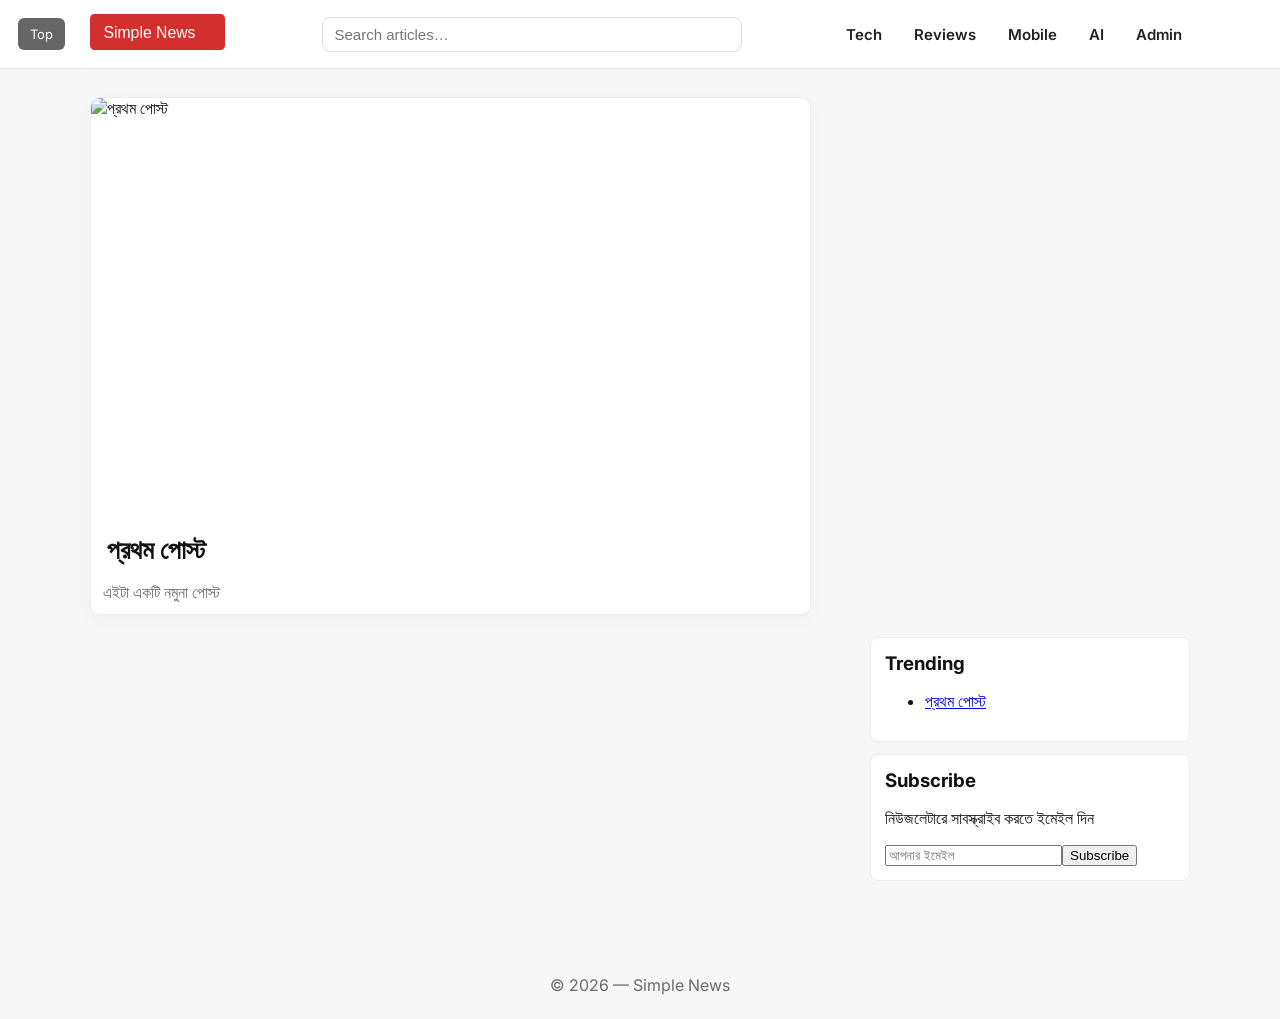
==== index.html @ 964f18bc "Polish design (Option A): improved layout, typography, spacing" ====
<!doctype html>
<html lang="bn">
<head>
  <meta charset="utf-8" />
  <meta name="viewport" content="width=device-width,initial-scale=1" />
  <title>Simple News — খবর</title>
  <link rel="preconnect" href="https://fonts.googleapis.com">
  <link rel="preconnect" href="https://fonts.gstatic.com" crossorigin>
  <link href="https://fonts.googleapis.com/css2?family=Inter:wght@300;400;600;700&display=swap" rel="stylesheet">
  <link rel="stylesheet" href="styles.css">
</head>
<body>
  <header class="site-header">
    <div class="wrap header-inner">
      <a class="logo" href="index.html" aria-label="Home">
        <img src="assets/logo.svg" alt="Simple News" />
      </a>
      <form class="search" onsubmit="event.preventDefault(); document.getElementById('search-term').blur(); filterPosts();">
        <input id="search-term" placeholder="Search articles…" aria-label="Search" />
      </form>
      <nav class="main-nav">
        <a href="#">Tech</a>
        <a href="#">Reviews</a>
        <a href="#">Mobile</a>
        <a href="#">AI</a>
        <a href="login.html">Admin</a>
      </nav>
    </div>
  </header>

  <main class="wrap site-main">
    <section class="hero" id="hero">
      <!-- hero filled by JS -->
    </section>

    <div class="columns">
      <section class="content" id="article-grid">
        <!-- article cards by JS -->
      </section>

      <aside class="sidebar">
        <div class="widget">
          <h3>Trending</h3>
          <ul id="trending"></ul>
        </div>
        <div class="widget">
          <h3>Subscribe</h3>
          <p>নিউজলেটারে সাবস্ক্রাইব করতে ইমেইল দিন</p>
          <form id="sub-form"><input placeholder="আপনার ইমেইল" type="email" required><button>Subscribe</button></form>
        </div>
      </aside>
    </div>
  </main>

  <footer class="site-footer">
    <div class="wrap">© 2026 — Simple News</div>
  </footer>

  <script src="scripts.js"></script>
</body>
</html>
---- styles.css ----
/* styles.css — polished layout and typography (Option A) */
:root{
  --accent:#d32f2f;
  --muted:#6b6b6b;
  --bg:#f7f7f8;
  --card-bg:#ffffff;
  --max-width:1100px;
}
*{box-sizing:border-box}
html,body{height:100%}
body{font-family:Inter, system-ui, -apple-system, 'Segoe UI', Roboto, 'Helvetica Neue', Arial; color:#111; margin:0; background:var(--bg); -webkit-font-smoothing:antialiased}
.wrap{max-width:var(--max-width);margin:0 auto;padding:0 18px}
.site-header{background:#fff;border-bottom:1px solid #e6e6e6}
.header-inner{display:flex;align-items:center;justify-content:space-between;padding:14px 0;gap:16px}
.logo img{height:36px}
.main-nav{display:flex;align-items:center;gap:16px}
.main-nav a{color:#222;text-decoration:none;font-weight:600;font-size:15px;padding:8px}
.main-nav a:hover{color:var(--accent)}
.search{flex:1;max-width:420px}
.search input{width:100%;padding:8px 12px;border:1px solid #e0e0e0;border-radius:8px;font-size:15px}
.site-main{padding:28px 0}
.hero{display:grid;grid-template-columns:2fr 1fr;gap:18px;margin-bottom:22px}
.hero-card{background:var(--card-bg);border-radius:10px;overflow:hidden;border:1px solid #eee;box-shadow:0 6px 18px rgba(20,20,20,0.03)}
.hero-card img{width:100%;height:420px;object-fit:cover;display:block}
.hero-card .kicker{position:absolute;left:18px;top:18px;background:rgba(0,0,0,0.6);color:#fff;padding:8px 12px;border-radius:6px;font-size:13px}
.hero-card h2{font-size:26px;margin:16px}
.hero-right{display:grid;gap:12px}
.small-hero{height:200px;display:block;border-radius:8px;overflow:hidden;border:1px solid #eee;background:#fff}
.small-hero img{width:100%;height:100%;object-fit:cover}
.columns{display:grid;grid-template-columns:1fr 320px;gap:20px}
.content{display:grid;grid-template-columns:repeat(2,1fr);gap:18px}
.card{background:var(--card-bg);border-radius:8px;overflow:hidden;border:1px solid #eee;box-shadow:0 6px 12px rgba(10,10,10,0.02)}
.card img{width:100%;height:170px;object-fit:cover}
.card .card-body{padding:12px}
.card h3{margin:0 0 8px;font-size:18px}
.card p{margin:0;color:var(--muted);font-size:14px;line-height:1.4}
.sidebar .widget{background:var(--card-bg);padding:14px;border-radius:8px;border:1px solid #eee;margin-bottom:12px}
.sidebar h3{margin:0 0 8px}
.site-footer{padding:24px 0;text-align:center;color:var(--muted);margin-top:30px}
.kicker-small{font-size:12px;padding:5px 8px;border-radius:6px;background:#f0f0f0;display:inline-block}
.button{display:inline-block;background:var(--accent);color:#fff;padding:8px 12px;border-radius:6px;text-decoration:none}
@media(max-width:980px){
  .hero{grid-template-columns:1fr}
  .hero-card img{height:260px}
  .hero-right{grid-template-columns:1fr}
  .columns{grid-template-columns:1fr}
  .content{grid-template-columns:1fr}
}
@media(max-width:520px){
  .hero-card img{height:200px}
  .card img{height:140px}
}
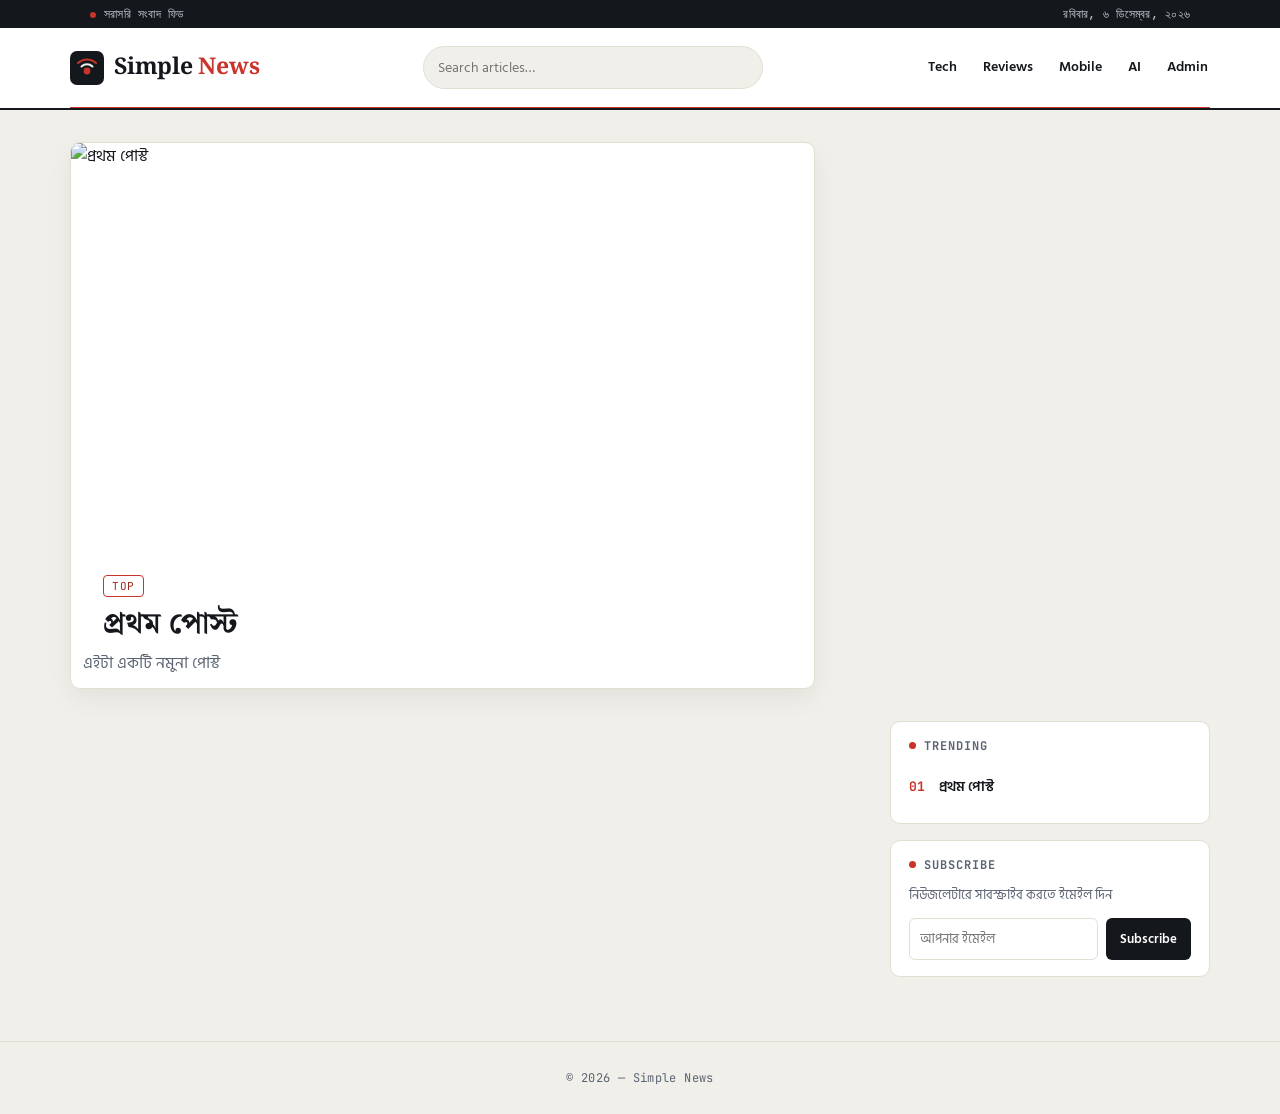
==== commit 77bb5cbb: "Redesign: editorial wire-desk visual identity (masthead, serif/mono type system, restyled cards, aut" ====
--- a/index.html
+++ b/index.html
@@ -6,14 +6,21 @@
   <title>Simple News — খবর</title>
   <link rel="preconnect" href="https://fonts.googleapis.com">
   <link rel="preconnect" href="https://fonts.gstatic.com" crossorigin>
-  <link href="https://fonts.googleapis.com/css2?family=Inter:wght@300;400;600;700&display=swap" rel="stylesheet">
+  <link href="https://fonts.googleapis.com/css2?family=Noto+Serif+Bengali:wght@400;600;700;900&family=Hind+Siliguri:wght@300;400;500;600;700&family=JetBrains+Mono:wght@400;500;700&display=swap" rel="stylesheet">
   <link rel="stylesheet" href="styles.css">
 </head>
 <body>
+  <div class="masthead-bar">
+    <div class="wrap">
+      <span><span class="wire-dot"></span>সরাসরি সংবাদ ফিড</span>
+      <span id="masthead-date"></span>
+    </div>
+  </div>
   <header class="site-header">
     <div class="wrap header-inner">
       <a class="logo" href="index.html" aria-label="Home">
-        <img src="assets/logo.svg" alt="Simple News" />
+        <img src="assets/logo.svg" alt="" />
+        <span class="logo-text">Simple<span class="accent"> News</span></span>
       </a>
       <form class="search" onsubmit="event.preventDefault(); document.getElementById('search-term').blur(); filterPosts();">
         <input id="search-term" placeholder="Search articles…" aria-label="Search" />
@@ -56,6 +63,10 @@
     <div class="wrap">© 2026 — Simple News</div>
   </footer>
 
+  <script>
+    document.getElementById('masthead-date').textContent =
+      new Date().toLocaleDateString('bn-BD', { weekday:'long', year:'numeric', month:'long', day:'numeric' });
+  </script>
   <script src="scripts.js"></script>
 </body>
 </html>
--- a/styles.css
+++ b/styles.css
@@ -1,52 +1,245 @@
-/* styles.css — polished layout and typography (Option A) */
+/* styles.css — "Simple News" editorial redesign
+   Identity: a Bangla wire-desk. Ink + newsprint red masthead, a serif for
+   headlines, a clean Bangla sans for reading, a mono face for timestamps
+   and category eyebrows — the small typographic tell of a live newsroom. */
+
 :root{
-  --accent:#d32f2f;
-  --muted:#6b6b6b;
-  --bg:#f7f7f8;
-  --card-bg:#ffffff;
-  --max-width:1100px;
-}
+  --ink:#14171c;
+  --paper:#ffffff;
+  --surface:#f1efe9;
+  --surface-dim:#e9e6dd;
+  --line:#e2ded2;
+  --signal:#c8332a;
+  --signal-dark:#9c281f;
+  --amber:#b98a2e;
+  --muted:#5b6472;
+  --max-width:1140px;
+  --radius:10px;
+  --font-display:'Noto Serif Bengali','Source Serif 4',Georgia,serif;
+  --font-body:'Hind Siliguri','Inter',system-ui,-apple-system,'Segoe UI',sans-serif;
+  --font-mono:'JetBrains Mono',ui-monospace,'SFMono-Regular',Menlo,monospace;
+}
+
 *{box-sizing:border-box}
 html,body{height:100%}
-body{font-family:Inter, system-ui, -apple-system, 'Segoe UI', Roboto, 'Helvetica Neue', Arial; color:#111; margin:0; background:var(--bg); -webkit-font-smoothing:antialiased}
-.wrap{max-width:var(--max-width);margin:0 auto;padding:0 18px}
-.site-header{background:#fff;border-bottom:1px solid #e6e6e6}
-.header-inner{display:flex;align-items:center;justify-content:space-between;padding:14px 0;gap:16px}
-.logo img{height:36px}
-.main-nav{display:flex;align-items:center;gap:16px}
-.main-nav a{color:#222;text-decoration:none;font-weight:600;font-size:15px;padding:8px}
-.main-nav a:hover{color:var(--accent)}
-.search{flex:1;max-width:420px}
-.search input{width:100%;padding:8px 12px;border:1px solid #e0e0e0;border-radius:8px;font-size:15px}
-.site-main{padding:28px 0}
-.hero{display:grid;grid-template-columns:2fr 1fr;gap:18px;margin-bottom:22px}
-.hero-card{background:var(--card-bg);border-radius:10px;overflow:hidden;border:1px solid #eee;box-shadow:0 6px 18px rgba(20,20,20,0.03)}
-.hero-card img{width:100%;height:420px;object-fit:cover;display:block}
-.hero-card .kicker{position:absolute;left:18px;top:18px;background:rgba(0,0,0,0.6);color:#fff;padding:8px 12px;border-radius:6px;font-size:13px}
-.hero-card h2{font-size:26px;margin:16px}
-.hero-right{display:grid;gap:12px}
-.small-hero{height:200px;display:block;border-radius:8px;overflow:hidden;border:1px solid #eee;background:#fff}
-.small-hero img{width:100%;height:100%;object-fit:cover}
-.columns{display:grid;grid-template-columns:1fr 320px;gap:20px}
-.content{display:grid;grid-template-columns:repeat(2,1fr);gap:18px}
-.card{background:var(--card-bg);border-radius:8px;overflow:hidden;border:1px solid #eee;box-shadow:0 6px 12px rgba(10,10,10,0.02)}
-.card img{width:100%;height:170px;object-fit:cover}
-.card .card-body{padding:12px}
-.card h3{margin:0 0 8px;font-size:18px}
-.card p{margin:0;color:var(--muted);font-size:14px;line-height:1.4}
-.sidebar .widget{background:var(--card-bg);padding:14px;border-radius:8px;border:1px solid #eee;margin-bottom:12px}
-.sidebar h3{margin:0 0 8px}
-.site-footer{padding:24px 0;text-align:center;color:var(--muted);margin-top:30px}
-.kicker-small{font-size:12px;padding:5px 8px;border-radius:6px;background:#f0f0f0;display:inline-block}
-.button{display:inline-block;background:var(--accent);color:#fff;padding:8px 12px;border-radius:6px;text-decoration:none}
+body{
+  margin:0;
+  font-family:var(--font-body);
+  color:var(--ink);
+  background:var(--surface);
+  -webkit-font-smoothing:antialiased;
+}
+.wrap{max-width:var(--max-width);margin:0 auto;padding:0 20px}
+a{color:inherit}
+img{max-width:100%}
+
+/* ---------- Masthead ---------- */
+.masthead-bar{
+  background:var(--ink);
+  color:#cfd3d9;
+  font-family:var(--font-mono);
+  font-size:12px;
+  letter-spacing:.02em;
+}
+.masthead-bar .wrap{
+  display:flex;justify-content:space-between;align-items:center;padding:6px 20px;
+}
+.masthead-bar .wire-dot{
+  display:inline-block;width:6px;height:6px;border-radius:50%;
+  background:var(--signal);margin-right:8px;
+  animation:pulse 1.8s ease-in-out infinite;
+}
+@media (prefers-reduced-motion: reduce){ .masthead-bar .wire-dot{ animation:none } }
+@keyframes pulse{
+  0%,100%{opacity:1} 50%{opacity:.35}
+}
+
+.site-header{background:var(--paper);border-bottom:2px solid var(--ink);position:relative}
+.site-header::after{
+  content:"";display:block;height:1px;background:var(--signal);
+  max-width:var(--max-width);margin:0 auto;
+}
+.header-inner{display:flex;align-items:center;justify-content:space-between;padding:18px 0;gap:24px}
+
+.logo{display:flex;align-items:center;gap:10px;text-decoration:none;color:var(--ink)}
+.logo img{height:34px;width:34px;display:block}
+.logo-text{
+  font-family:var(--font-display);font-weight:700;font-size:23px;letter-spacing:-.01em;
+}
+.logo-text .accent{color:var(--signal)}
+
+.main-nav{display:flex;align-items:center;gap:22px}
+.main-nav a{
+  text-decoration:none;font-weight:600;font-size:14px;color:var(--ink);
+  padding:6px 2px;border-bottom:2px solid transparent;
+  font-family:var(--font-body);
+}
+.main-nav a:hover{border-bottom-color:var(--signal);color:var(--signal-dark)}
+
+.search{flex:1;max-width:340px}
+.search input{
+  width:100%;padding:9px 14px;border:1px solid var(--line);border-radius:999px;
+  font-size:14px;font-family:var(--font-body);background:var(--surface);
+  transition:border-color .15s ease, background .15s ease;
+}
+.search input:focus{outline:none;border-color:var(--signal);background:var(--paper)}
+
+/* ---------- Layout ---------- */
+.site-main{padding:32px 0 12px}
+.hero{display:grid;grid-template-columns:2fr 1fr;gap:22px;margin-bottom:32px;align-items:stretch}
+
+.hero-card{
+  background:var(--paper);border-radius:var(--radius);overflow:hidden;
+  border:1px solid var(--line);box-shadow:0 10px 26px rgba(20,23,28,.06);
+  display:flex;flex-direction:column;
+}
+.hero-card img{width:100%;height:400px;object-fit:cover;display:block}
+.hero-card h2{
+  font-family:var(--font-display);font-size:30px;line-height:1.25;margin:14px 20px 0;
+}
+.hero-card h2 a{text-decoration:none}
+.hero-card h2 a:hover{color:var(--signal-dark)}
+.hero-card > div{padding-bottom:18px}
+
+.kicker-small{
+  font-family:var(--font-mono);font-size:11px;letter-spacing:.06em;text-transform:uppercase;
+  color:var(--signal-dark);background:transparent;border:1px solid var(--signal);
+  padding:3px 8px;border-radius:4px;display:inline-block;margin-left:20px;
+}
+.hero-card > div > .kicker-small{margin-left:0;margin:20px 20px 0}
+
+/* Wire / trending sidebar widget — the signature element */
+.columns{display:grid;grid-template-columns:1fr 320px;gap:24px}
+.content{display:grid;grid-template-columns:repeat(2,1fr);gap:20px}
+
+.sidebar .widget{
+  background:var(--paper);border:1px solid var(--line);border-radius:var(--radius);
+  padding:16px 18px;margin-bottom:16px;
+}
+.sidebar h3{
+  margin:0 0 12px;font-family:var(--font-mono);font-size:12px;letter-spacing:.08em;
+  text-transform:uppercase;color:var(--muted);display:flex;align-items:center;gap:8px;
+}
+.sidebar h3::before{
+  content:"";width:7px;height:7px;border-radius:50%;background:var(--signal);
+  animation:pulse 1.8s ease-in-out infinite;
+}
+@media (prefers-reduced-motion: reduce){ .sidebar h3::before{ animation:none } }
+
+#trending{list-style:none;margin:0;padding:0;counter-reset:wire}
+#trending li{
+  counter-increment:wire;font-family:var(--font-mono);font-size:13px;
+  padding:9px 0;border-bottom:1px dashed var(--line);
+}
+#trending li:last-child{border-bottom:none}
+#trending li::before{
+  content:counter(wire,decimal-leading-zero)" ";color:var(--signal);font-weight:700;margin-right:6px;
+}
+#trending a{
+  font-family:var(--font-body);text-decoration:none;font-size:14px;font-weight:600;color:var(--ink);
+}
+#trending a:hover{color:var(--signal-dark)}
+
+.widget p{font-size:13px;color:var(--muted);line-height:1.5}
+#sub-form{display:flex;gap:8px;margin-top:10px}
+#sub-form input{
+  flex:1;padding:9px 10px;border:1px solid var(--line);border-radius:6px;font-size:13px;font-family:var(--font-body);
+}
+#sub-form button{
+  background:var(--ink);color:#fff;border:none;padding:9px 14px;border-radius:6px;
+  font-family:var(--font-body);font-weight:600;font-size:13px;cursor:pointer;
+}
+#sub-form button:hover{background:var(--signal)}
+
+/* ---------- Article cards ---------- */
+.card{
+  background:var(--paper);border-radius:var(--radius);overflow:hidden;
+  border:1px solid var(--line);cursor:pointer;
+  transition:transform .15s ease, box-shadow .15s ease, border-color .15s ease;
+}
+.card:hover{transform:translateY(-3px);box-shadow:0 14px 30px rgba(20,23,28,.09);border-color:var(--signal)}
+.card img{width:100%;height:170px;object-fit:cover;display:block}
+.card .card-body{padding:14px 16px}
+.card h3{margin:8px 0 8px;font-family:var(--font-display);font-size:19px;line-height:1.3}
+.card p{margin:0;color:var(--muted);font-size:14px;line-height:1.5}
+
+.button{
+  display:inline-block;background:var(--ink);color:#fff;padding:10px 16px;border-radius:6px;
+  text-decoration:none;font-family:var(--font-body);font-weight:600;font-size:14px;
+  transition:background .15s ease;
+}
+.button:hover{background:var(--signal)}
+
+.site-footer{
+  padding:28px 0;text-align:center;color:var(--muted);margin-top:36px;
+  border-top:1px solid var(--line);font-family:var(--font-mono);font-size:12px;letter-spacing:.03em;
+}
+
+/* ---------- Post page ---------- */
+.post-article{
+  background:var(--paper);padding:28px;border-radius:var(--radius);border:1px solid var(--line);
+  box-shadow:0 10px 26px rgba(20,23,28,.06);
+}
+.post-article h1{font-family:var(--font-display);font-size:32px;margin:10px 0 6px;line-height:1.25}
+.post-article .post-content{margin-top:20px;line-height:1.85;font-size:17px;color:#222;font-family:var(--font-body)}
+.post-article img{max-width:100%;height:auto;border-radius:8px}
+
+/* ---------- Auth / Admin ---------- */
+.auth-card, .admin-card{
+  background:var(--paper);border:1px solid var(--line);border-radius:var(--radius);
+  padding:28px;box-shadow:0 10px 26px rgba(20,23,28,.06);
+}
+.auth-card h1, .admin-card h1{font-family:var(--font-display);font-size:26px;margin:0 0 6px}
+.auth-card p, .admin-card > p{color:var(--muted);font-size:14px;margin:0 0 20px}
+
+.auth-card label, .admin-card label{
+  display:block;font-weight:600;color:var(--muted);margin-bottom:14px;
+  font-family:var(--font-mono);letter-spacing:.02em;text-transform:uppercase;font-size:11px;
+}
+.auth-card input, .admin-card input, .admin-card textarea{
+  display:block;width:100%;margin-top:6px;padding:10px 12px;border:1px solid var(--line);
+  border-radius:6px;font-family:var(--font-body);font-size:14px;color:var(--ink);background:var(--surface);
+}
+.auth-card input:focus, .admin-card input:focus, .admin-card textarea:focus{
+  outline:none;border-color:var(--signal);background:var(--paper);
+}
+.auth-card button, .admin-card button{
+  background:var(--ink);color:#fff;border:none;padding:10px 18px;border-radius:6px;
+  font-family:var(--font-body);font-weight:600;font-size:14px;cursor:pointer;margin-right:8px;
+  transition:background .15s ease;
+}
+.auth-card button:hover, .admin-card button:hover{background:var(--signal)}
+#msg{font-family:var(--font-mono);font-size:13px}
+
+.admin-card aside h3{font-family:var(--font-display);font-size:16px}
+.admin-card aside ul{list-style:none;margin:0;padding:0}
+.admin-card aside li{
+  padding:10px 0;border-bottom:1px dashed var(--line);font-size:14px;
+}
+.admin-card aside li:last-child{border-bottom:none}
+.admin-card aside button{
+  background:transparent;border:1px solid var(--line);color:var(--ink);
+  padding:4px 10px;font-size:12px;border-radius:4px;margin-right:6px;
+}
+.admin-card aside button:hover{border-color:var(--signal);color:var(--signal-dark);background:transparent}
+
+.gh-settings{
+  margin-top:18px;background:var(--surface);border:1px solid var(--line);border-radius:var(--radius);padding:20px;
+}
+.gh-settings h3{font-family:var(--font-mono);font-size:12px;letter-spacing:.06em;text-transform:uppercase;color:var(--muted);margin-top:0}
+
+/* ---------- Responsive ---------- */
 @media(max-width:980px){
   .hero{grid-template-columns:1fr}
   .hero-card img{height:260px}
-  .hero-right{grid-template-columns:1fr}
   .columns{grid-template-columns:1fr}
   .content{grid-template-columns:1fr}
+  .header-inner{flex-wrap:wrap;gap:12px}
+  .search{order:3;max-width:none}
 }
 @media(max-width:520px){
   .hero-card img{height:200px}
-  .card img{height:140px}
-}
+  .card img{height:150px}
+  .logo-text{font-size:19px}
+  .post-article{padding:18px}
+}
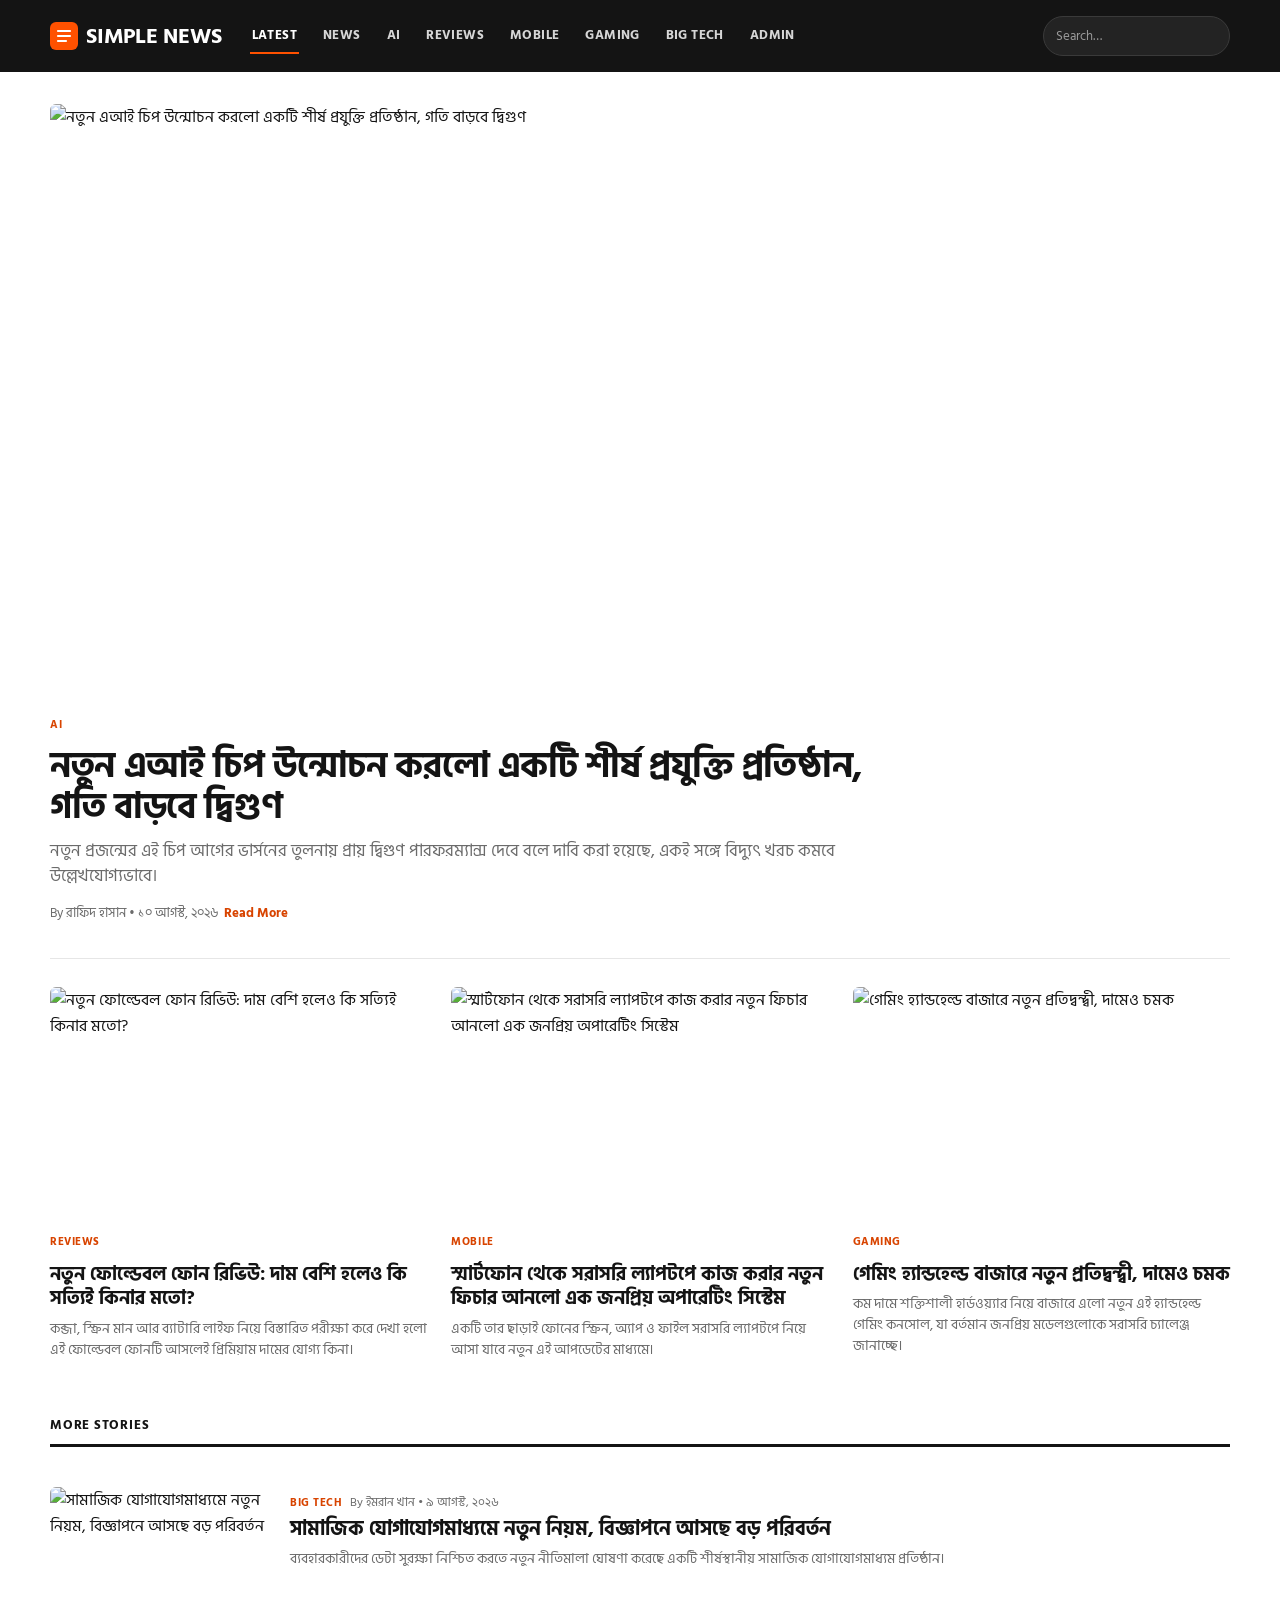
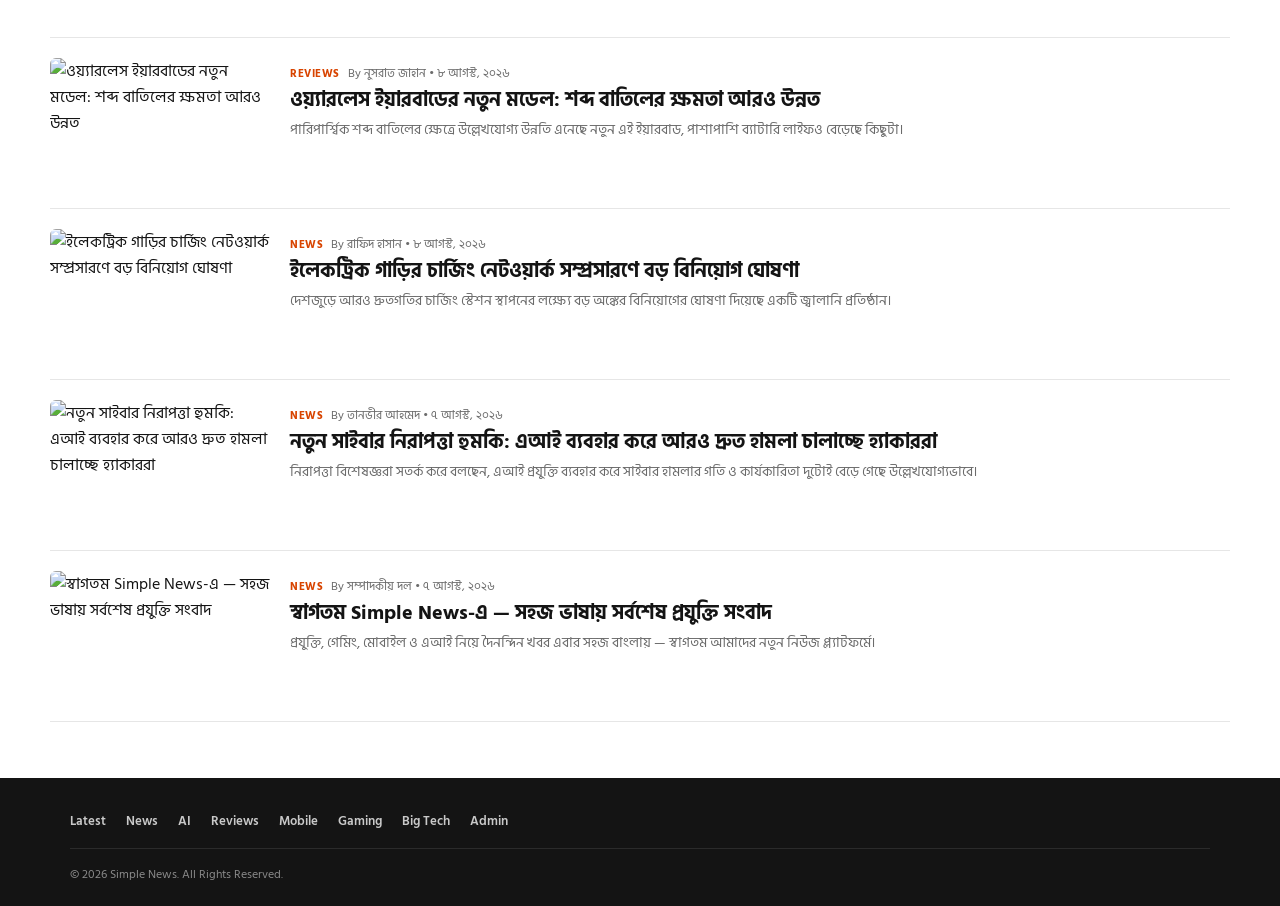
==== commit 7b0b15f1: "Redesign to Engadget-style layout: dark mega-nav header, hero + secondary grid + More Stories list, " ====
--- a/index.html
+++ b/index.html
@@ -1,72 +1,71 @@
 <!doctype html>
 <html lang="bn">
 <head>
-  <meta charset="utf-8" />
-  <meta name="viewport" content="width=device-width,initial-scale=1" />
-  <title>Simple News — খবর</title>
-  <link rel="preconnect" href="https://fonts.googleapis.com">
-  <link rel="preconnect" href="https://fonts.gstatic.com" crossorigin>
-  <link href="https://fonts.googleapis.com/css2?family=Noto+Serif+Bengali:wght@400;600;700;900&family=Hind+Siliguri:wght@300;400;500;600;700&family=JetBrains+Mono:wght@400;500;700&display=swap" rel="stylesheet">
-  <link rel="stylesheet" href="styles.css">
+<meta charset="utf-8" />
+<meta name="viewport" content="width=device-width,initial-scale=1" />
+<title>Simple News — খবর</title>
+<link rel="preconnect" href="https://fonts.googleapis.com">
+<link rel="preconnect" href="https://fonts.gstatic.com" crossorigin>
+<link href="https://fonts.googleapis.com/css2?family=Hind+Siliguri:wght@400;500;600;700;800&family=Inter:wght@400;600;700;800&display=swap" rel="stylesheet">
+<link rel="stylesheet" href="styles.css">
 </head>
 <body>
-  <div class="masthead-bar">
-    <div class="wrap">
-      <span><span class="wire-dot"></span>সরাসরি সংবাদ ফিড</span>
-      <span id="masthead-date"></span>
+<header class="site-header">
+  <div class="wrap header-inner">
+    <a class="logo" href="index.html" aria-label="Home">
+      <img src="assets/logo.svg" alt="" />
+      <span class="logo-text">Simple News</span>
+    </a>
+    <nav class="main-nav">
+      <a href="index.html" class="active">Latest</a>
+      <a href="#">News</a>
+      <a href="#">AI</a>
+      <a href="#">Reviews</a>
+      <a href="#">Mobile</a>
+      <a href="#">Gaming</a>
+      <a href="#">Big Tech</a>
+      <a href="login.html">Admin</a>
+    </nav>
+    <form class="search" onsubmit="event.preventDefault(); document.getElementById('search-term').blur(); filterPosts();">
+      <input id="search-term" placeholder="Search…" aria-label="Search" />
+    </form>
+  </div>
+</header>
+
+<main class="wrap site-main">
+  <section class="hero" id="hero">
+    <!-- hero filled by JS -->
+  </section>
+
+  <section class="secondary-grid" id="secondary-grid">
+    <!-- secondary cards filled by JS -->
+  </section>
+
+  <section class="more-stories">
+    <h2 class="section-label">More Stories</h2>
+    <div id="more-stories-list">
+      <!-- story rows filled by JS -->
     </div>
+    <p id="empty-state" style="display:none;color:var(--muted)">কোনো পোস্ট পাওয়া যায়নি।</p>
+  </section>
+</main>
+
+<footer class="site-footer">
+  <div class="wrap">
+    <div class="footer-links">
+      <a href="#">Latest</a>
+      <a href="#">News</a>
+      <a href="#">AI</a>
+      <a href="#">Reviews</a>
+      <a href="#">Mobile</a>
+      <a href="#">Gaming</a>
+      <a href="#">Big Tech</a>
+      <a href="login.html">Admin</a>
+    </div>
+    <div class="footer-bottom">© 2026 Simple News. All Rights Reserved.</div>
   </div>
-  <header class="site-header">
-    <div class="wrap header-inner">
-      <a class="logo" href="index.html" aria-label="Home">
-        <img src="assets/logo.svg" alt="" />
-        <span class="logo-text">Simple<span class="accent"> News</span></span>
-      </a>
-      <form class="search" onsubmit="event.preventDefault(); document.getElementById('search-term').blur(); filterPosts();">
-        <input id="search-term" placeholder="Search articles…" aria-label="Search" />
-      </form>
-      <nav class="main-nav">
-        <a href="#">Tech</a>
-        <a href="#">Reviews</a>
-        <a href="#">Mobile</a>
-        <a href="#">AI</a>
-        <a href="login.html">Admin</a>
-      </nav>
-    </div>
-  </header>
+</footer>
 
-  <main class="wrap site-main">
-    <section class="hero" id="hero">
-      <!-- hero filled by JS -->
-    </section>
-
-    <div class="columns">
-      <section class="content" id="article-grid">
-        <!-- article cards by JS -->
-      </section>
-
-      <aside class="sidebar">
-        <div class="widget">
-          <h3>Trending</h3>
-          <ul id="trending"></ul>
-        </div>
-        <div class="widget">
-          <h3>Subscribe</h3>
-          <p>নিউজলেটারে সাবস্ক্রাইব করতে ইমেইল দিন</p>
-          <form id="sub-form"><input placeholder="আপনার ইমেইল" type="email" required><button>Subscribe</button></form>
-        </div>
-      </aside>
-    </div>
-  </main>
-
-  <footer class="site-footer">
-    <div class="wrap">© 2026 — Simple News</div>
-  </footer>
-
-  <script>
-    document.getElementById('masthead-date').textContent =
-      new Date().toLocaleDateString('bn-BD', { weekday:'long', year:'numeric', month:'long', day:'numeric' });
-  </script>
-  <script src="scripts.js"></script>
+<script src="scripts.js"></script>
 </body>
 </html>
--- a/styles.css
+++ b/styles.css
@@ -1,23 +1,18 @@
-/* styles.css — "Simple News" editorial redesign
-   Identity: a Bangla wire-desk. Ink + newsprint red masthead, a serif for
-   headlines, a clean Bangla sans for reading, a mono face for timestamps
-   and category eyebrows — the small typographic tell of a live newsroom. */
+/* styles.css — "Simple News" in the Engadget mold:
+   black masthead + mega-nav, bold sans headlines, an orange signal color,
+   a hero + secondary grid, and a dense thumbnail-row "More Stories" list. */
 
 :root{
-  --ink:#14171c;
+  --ink:#141414;
   --paper:#ffffff;
-  --surface:#f1efe9;
-  --surface-dim:#e9e6dd;
-  --line:#e2ded2;
-  --signal:#c8332a;
-  --signal-dark:#9c281f;
-  --amber:#b98a2e;
-  --muted:#5b6472;
-  --max-width:1140px;
-  --radius:10px;
-  --font-display:'Noto Serif Bengali','Source Serif 4',Georgia,serif;
-  --font-body:'Hind Siliguri','Inter',system-ui,-apple-system,'Segoe UI',sans-serif;
-  --font-mono:'JetBrains Mono',ui-monospace,'SFMono-Regular',Menlo,monospace;
+  --surface:#f5f5f5;
+  --line:#e6e6e6;
+  --accent:#ff5100;
+  --accent-dark:#d84400;
+  --muted:#6b6b6b;
+  --max-width:1180px;
+  --radius:6px;
+  --font-body:'Hind Siliguri','Inter',Arial,Helvetica,sans-serif;
 }
 
 *{box-sizing:border-box}
@@ -26,220 +21,169 @@
   margin:0;
   font-family:var(--font-body);
   color:var(--ink);
-  background:var(--surface);
+  background:var(--paper);
   -webkit-font-smoothing:antialiased;
 }
 .wrap{max-width:var(--max-width);margin:0 auto;padding:0 20px}
-a{color:inherit}
-img{max-width:100%}
+a{color:inherit;text-decoration:none}
+img{max-width:100%;display:block}
 
-/* ---------- Masthead ---------- */
-.masthead-bar{
-  background:var(--ink);
-  color:#cfd3d9;
-  font-family:var(--font-mono);
-  font-size:12px;
-  letter-spacing:.02em;
+/* ---------- Header ---------- */
+.site-header{background:var(--ink);color:#fff}
+.header-inner{display:flex;align-items:center;gap:28px;padding:16px 0}
+
+.logo{display:flex;align-items:center;gap:8px;color:#fff}
+.logo .dot{width:10px;height:10px;border-radius:50%;background:var(--accent);display:inline-block}
+.logo-text{font-weight:800;font-size:22px;letter-spacing:-.01em;text-transform:uppercase}
+
+.main-nav{display:flex;align-items:center;gap:22px;flex:1;overflow-x:auto}
+.main-nav a{
+  font-weight:700;font-size:13px;letter-spacing:.03em;text-transform:uppercase;
+  color:#d6d6d6;white-space:nowrap;padding:6px 2px;border-bottom:2px solid transparent;
 }
-.masthead-bar .wrap{
-  display:flex;justify-content:space-between;align-items:center;padding:6px 20px;
+.main-nav a:hover, .main-nav a.active{color:#fff;border-bottom-color:var(--accent)}
+
+.search{max-width:220px}
+.search input{
+  width:100%;padding:8px 12px;border:1px solid #3a3a3a;border-radius:999px;
+  font-size:13px;font-family:var(--font-body);background:#232323;color:#fff;
 }
-.masthead-bar .wire-dot{
-  display:inline-block;width:6px;height:6px;border-radius:50%;
-  background:var(--signal);margin-right:8px;
-  animation:pulse 1.8s ease-in-out infinite;
-}
-@media (prefers-reduced-motion: reduce){ .masthead-bar .wire-dot{ animation:none } }
-@keyframes pulse{
-  0%,100%{opacity:1} 50%{opacity:.35}
-}
-
-.site-header{background:var(--paper);border-bottom:2px solid var(--ink);position:relative}
-.site-header::after{
-  content:"";display:block;height:1px;background:var(--signal);
-  max-width:var(--max-width);margin:0 auto;
-}
-.header-inner{display:flex;align-items:center;justify-content:space-between;padding:18px 0;gap:24px}
-
-.logo{display:flex;align-items:center;gap:10px;text-decoration:none;color:var(--ink)}
-.logo img{height:34px;width:34px;display:block}
-.logo-text{
-  font-family:var(--font-display);font-weight:700;font-size:23px;letter-spacing:-.01em;
-}
-.logo-text .accent{color:var(--signal)}
-
-.main-nav{display:flex;align-items:center;gap:22px}
-.main-nav a{
-  text-decoration:none;font-weight:600;font-size:14px;color:var(--ink);
-  padding:6px 2px;border-bottom:2px solid transparent;
-  font-family:var(--font-body);
-}
-.main-nav a:hover{border-bottom-color:var(--signal);color:var(--signal-dark)}
-
-.search{flex:1;max-width:340px}
-.search input{
-  width:100%;padding:9px 14px;border:1px solid var(--line);border-radius:999px;
-  font-size:14px;font-family:var(--font-body);background:var(--surface);
-  transition:border-color .15s ease, background .15s ease;
-}
-.search input:focus{outline:none;border-color:var(--signal);background:var(--paper)}
+.search input::placeholder{color:#9a9a9a}
+.search input:focus{outline:none;border-color:var(--accent)}
 
 /* ---------- Layout ---------- */
 .site-main{padding:32px 0 12px}
-.hero{display:grid;grid-template-columns:2fr 1fr;gap:22px;margin-bottom:32px;align-items:stretch}
 
-.hero-card{
-  background:var(--paper);border-radius:var(--radius);overflow:hidden;
-  border:1px solid var(--line);box-shadow:0 10px 26px rgba(20,23,28,.06);
-  display:flex;flex-direction:column;
-}
-.hero-card img{width:100%;height:400px;object-fit:cover;display:block}
-.hero-card h2{
-  font-family:var(--font-display);font-size:30px;line-height:1.25;margin:14px 20px 0;
-}
-.hero-card h2 a{text-decoration:none}
-.hero-card h2 a:hover{color:var(--signal-dark)}
-.hero-card > div{padding-bottom:18px}
-
-.kicker-small{
-  font-family:var(--font-mono);font-size:11px;letter-spacing:.06em;text-transform:uppercase;
-  color:var(--signal-dark);background:transparent;border:1px solid var(--signal);
-  padding:3px 8px;border-radius:4px;display:inline-block;margin-left:20px;
-}
-.hero-card > div > .kicker-small{margin-left:0;margin:20px 20px 0}
-
-/* Wire / trending sidebar widget — the signature element */
-.columns{display:grid;grid-template-columns:1fr 320px;gap:24px}
-.content{display:grid;grid-template-columns:repeat(2,1fr);gap:20px}
-
-.sidebar .widget{
-  background:var(--paper);border:1px solid var(--line);border-radius:var(--radius);
-  padding:16px 18px;margin-bottom:16px;
-}
-.sidebar h3{
-  margin:0 0 12px;font-family:var(--font-mono);font-size:12px;letter-spacing:.08em;
-  text-transform:uppercase;color:var(--muted);display:flex;align-items:center;gap:8px;
-}
-.sidebar h3::before{
-  content:"";width:7px;height:7px;border-radius:50%;background:var(--signal);
-  animation:pulse 1.8s ease-in-out infinite;
-}
-@media (prefers-reduced-motion: reduce){ .sidebar h3::before{ animation:none } }
-
-#trending{list-style:none;margin:0;padding:0;counter-reset:wire}
-#trending li{
-  counter-increment:wire;font-family:var(--font-mono);font-size:13px;
-  padding:9px 0;border-bottom:1px dashed var(--line);
-}
-#trending li:last-child{border-bottom:none}
-#trending li::before{
-  content:counter(wire,decimal-leading-zero)" ";color:var(--signal);font-weight:700;margin-right:6px;
-}
-#trending a{
-  font-family:var(--font-body);text-decoration:none;font-size:14px;font-weight:600;color:var(--ink);
-}
-#trending a:hover{color:var(--signal-dark)}
-
-.widget p{font-size:13px;color:var(--muted);line-height:1.5}
-#sub-form{display:flex;gap:8px;margin-top:10px}
-#sub-form input{
-  flex:1;padding:9px 10px;border:1px solid var(--line);border-radius:6px;font-size:13px;font-family:var(--font-body);
-}
-#sub-form button{
-  background:var(--ink);color:#fff;border:none;padding:9px 14px;border-radius:6px;
-  font-family:var(--font-body);font-weight:600;font-size:13px;cursor:pointer;
-}
-#sub-form button:hover{background:var(--signal)}
-
-/* ---------- Article cards ---------- */
-.card{
-  background:var(--paper);border-radius:var(--radius);overflow:hidden;
-  border:1px solid var(--line);cursor:pointer;
-  transition:transform .15s ease, box-shadow .15s ease, border-color .15s ease;
-}
-.card:hover{transform:translateY(-3px);box-shadow:0 14px 30px rgba(20,23,28,.09);border-color:var(--signal)}
-.card img{width:100%;height:170px;object-fit:cover;display:block}
-.card .card-body{padding:14px 16px}
-.card h3{margin:8px 0 8px;font-family:var(--font-display);font-size:19px;line-height:1.3}
-.card p{margin:0;color:var(--muted);font-size:14px;line-height:1.5}
-
-.button{
-  display:inline-block;background:var(--ink);color:#fff;padding:10px 16px;border-radius:6px;
-  text-decoration:none;font-family:var(--font-body);font-weight:600;font-size:14px;
-  transition:background .15s ease;
-}
-.button:hover{background:var(--signal)}
-
-.site-footer{
-  padding:28px 0;text-align:center;color:var(--muted);margin-top:36px;
-  border-top:1px solid var(--line);font-family:var(--font-mono);font-size:12px;letter-spacing:.03em;
+.section-label{
+  font-size:13px;font-weight:800;letter-spacing:.06em;text-transform:uppercase;
+  color:var(--ink);border-bottom:3px solid var(--ink);padding-bottom:8px;margin:0 0 20px;
 }
 
+/* Hero */
+.hero{margin-bottom:34px}
+.hero-card{display:block}
+.hero-card img{width:100%;aspect-ratio:16/8;object-fit:cover;border-radius:var(--radius)}
+.hero-card .hero-body{padding-top:16px;max-width:820px}
+.hero-card h1, .hero-card h2{
+  font-size:36px;font-weight:800;line-height:1.15;margin:10px 0 10px;letter-spacing:-.01em;
+}
+.hero-card h1 a, .hero-card h2 a{}
+.hero-card h1 a:hover, .hero-card h2 a:hover{color:var(--accent-dark)}
+.hero-card .dek{font-size:17px;color:var(--muted);line-height:1.5;margin:0 0 12px}
+.byline{font-size:13px;color:var(--muted)}
+.byline .readmore{color:var(--accent-dark);font-weight:700;margin-left:6px}
+.byline .readmore:hover{text-decoration:underline}
+
+/* Secondary grid (top stories row) */
+.secondary-grid{
+  display:grid;grid-template-columns:repeat(3,1fr);gap:24px;margin-bottom:40px;
+  padding-top:28px;border-top:1px solid var(--line);
+}
+.sec-card img{width:100%;aspect-ratio:16/10;object-fit:cover;border-radius:var(--radius)}
+.sec-card h3{font-size:19px;font-weight:800;line-height:1.3;margin:10px 0 6px}
+.sec-card h3 a:hover{color:var(--accent-dark)}
+.sec-card .dek{font-size:14px;color:var(--muted);line-height:1.5;margin:0 0 6px}
+
+/* Kicker / category tag, shared */
+.kicker{
+  display:inline-block;font-size:11px;font-weight:800;letter-spacing:.05em;text-transform:uppercase;
+  color:var(--accent-dark);
+}
+
+/* More Stories list */
+.more-stories{padding-top:8px;padding-bottom:24px}
+.story-row{
+  display:grid;grid-template-columns:220px 1fr;gap:20px;padding:20px 0;
+  border-bottom:1px solid var(--line);
+}
+.story-row img{width:100%;height:130px;object-fit:cover;border-radius:var(--radius)}
+.story-row .meta{font-size:12px;color:var(--muted);margin:6px 0 4px}
+.story-row .meta .kicker{margin-right:8px}
+.story-row h3{font-size:20px;font-weight:800;line-height:1.3;margin:2px 0 6px}
+.story-row h3 a:hover{color:var(--accent-dark)}
+.story-row .dek{font-size:14px;color:var(--muted);line-height:1.55;margin:0}
+
+/* ---------- Footer ---------- */
+.site-footer{background:var(--ink);color:#c9c9c9;margin-top:20px;padding:32px 0 22px}
+.footer-links{display:flex;gap:20px;flex-wrap:wrap;font-size:13px;font-weight:600;margin-bottom:16px}
+.footer-links a{color:#c9c9c9}
+.footer-links a:hover{color:#fff}
+.footer-bottom{font-size:12px;color:#8a8a8a;border-top:1px solid #2b2b2b;padding-top:16px}
+
 /* ---------- Post page ---------- */
-.post-article{
-  background:var(--paper);padding:28px;border-radius:var(--radius);border:1px solid var(--line);
-  box-shadow:0 10px 26px rgba(20,23,28,.06);
+.post-wrap{max-width:800px;margin:0 auto;padding:36px 20px 60px}
+.post-kicker{margin-bottom:10px}
+.post-wrap h1{font-size:34px;font-weight:800;line-height:1.2;margin:0 0 14px}
+.post-byline{
+  display:flex;align-items:center;gap:10px;font-size:13px;color:var(--muted);margin-bottom:20px;
+  padding-bottom:20px;border-bottom:1px solid var(--line);
 }
-.post-article h1{font-family:var(--font-display);font-size:32px;margin:10px 0 6px;line-height:1.25}
-.post-article .post-content{margin-top:20px;line-height:1.85;font-size:17px;color:#222;font-family:var(--font-body)}
-.post-article img{max-width:100%;height:auto;border-radius:8px}
+.post-byline .avatar{
+  width:32px;height:32px;border-radius:50%;background:var(--accent);color:#fff;
+  display:flex;align-items:center;justify-content:center;font-weight:800;font-size:13px;flex-shrink:0;
+}
+.post-hero-img{width:100%;border-radius:var(--radius);margin-bottom:22px}
+.post-content{font-size:18px;line-height:1.8;color:#1c1c1c}
+.post-content p{margin:0 0 18px}
+.post-back{
+  display:inline-block;margin-top:32px;font-weight:700;color:var(--accent-dark);font-size:14px;
+}
+.post-back:hover{text-decoration:underline}
 
 /* ---------- Auth / Admin ---------- */
 .auth-card, .admin-card{
   background:var(--paper);border:1px solid var(--line);border-radius:var(--radius);
-  padding:28px;box-shadow:0 10px 26px rgba(20,23,28,.06);
+  padding:28px;box-shadow:0 6px 18px rgba(20,20,20,.06);
 }
-.auth-card h1, .admin-card h1{font-family:var(--font-display);font-size:26px;margin:0 0 6px}
+.auth-card h1, .admin-card h1{font-size:24px;font-weight:800;margin:0 0 6px}
 .auth-card p, .admin-card > p{color:var(--muted);font-size:14px;margin:0 0 20px}
 
 .auth-card label, .admin-card label{
-  display:block;font-weight:600;color:var(--muted);margin-bottom:14px;
-  font-family:var(--font-mono);letter-spacing:.02em;text-transform:uppercase;font-size:11px;
+  display:block;font-weight:700;color:var(--muted);margin-bottom:14px;
+  letter-spacing:.02em;text-transform:uppercase;font-size:11px;
 }
 .auth-card input, .admin-card input, .admin-card textarea{
   display:block;width:100%;margin-top:6px;padding:10px 12px;border:1px solid var(--line);
-  border-radius:6px;font-family:var(--font-body);font-size:14px;color:var(--ink);background:var(--surface);
+  border-radius:4px;font-family:var(--font-body);font-size:14px;color:var(--ink);background:var(--surface);
 }
 .auth-card input:focus, .admin-card input:focus, .admin-card textarea:focus{
-  outline:none;border-color:var(--signal);background:var(--paper);
+  outline:none;border-color:var(--accent);background:var(--paper);
 }
 .auth-card button, .admin-card button{
-  background:var(--ink);color:#fff;border:none;padding:10px 18px;border-radius:6px;
-  font-family:var(--font-body);font-weight:600;font-size:14px;cursor:pointer;margin-right:8px;
-  transition:background .15s ease;
+  background:var(--ink);color:#fff;border:none;padding:10px 18px;border-radius:4px;
+  font-family:var(--font-body);font-weight:700;font-size:14px;cursor:pointer;margin-right:8px;
 }
-.auth-card button:hover, .admin-card button:hover{background:var(--signal)}
-#msg{font-family:var(--font-mono);font-size:13px}
+.auth-card button:hover, .admin-card button:hover{background:var(--accent)}
+#msg{font-size:13px;font-weight:600}
 
-.admin-card aside h3{font-family:var(--font-display);font-size:16px}
+.admin-card aside h3{font-size:15px;font-weight:800}
 .admin-card aside ul{list-style:none;margin:0;padding:0}
-.admin-card aside li{
-  padding:10px 0;border-bottom:1px dashed var(--line);font-size:14px;
-}
+.admin-card aside li{padding:10px 0;border-bottom:1px dashed var(--line);font-size:14px}
 .admin-card aside li:last-child{border-bottom:none}
 .admin-card aside button{
   background:transparent;border:1px solid var(--line);color:var(--ink);
   padding:4px 10px;font-size:12px;border-radius:4px;margin-right:6px;
 }
-.admin-card aside button:hover{border-color:var(--signal);color:var(--signal-dark);background:transparent}
+.admin-card aside button:hover{border-color:var(--accent);color:var(--accent-dark);background:transparent}
 
-.gh-settings{
-  margin-top:18px;background:var(--surface);border:1px solid var(--line);border-radius:var(--radius);padding:20px;
-}
-.gh-settings h3{font-family:var(--font-mono);font-size:12px;letter-spacing:.06em;text-transform:uppercase;color:var(--muted);margin-top:0}
+.gh-settings{margin-top:18px;background:var(--surface);border:1px solid var(--line);border-radius:var(--radius);padding:20px}
+.gh-settings h3{font-size:12px;font-weight:800;letter-spacing:.06em;text-transform:uppercase;color:var(--muted);margin-top:0}
 
 /* ---------- Responsive ---------- */
 @media(max-width:980px){
-  .hero{grid-template-columns:1fr}
-  .hero-card img{height:260px}
-  .columns{grid-template-columns:1fr}
-  .content{grid-template-columns:1fr}
-  .header-inner{flex-wrap:wrap;gap:12px}
-  .search{order:3;max-width:none}
+  .secondary-grid{grid-template-columns:1fr 1fr}
+  .story-row{grid-template-columns:140px 1fr}
+  .story-row img{height:100px}
+  .hero-card h1, .hero-card h2{font-size:28px}
 }
-@media(max-width:520px){
-  .hero-card img{height:200px}
-  .card img{height:150px}
-  .logo-text{font-size:19px}
-  .post-article{padding:18px}
+@media(max-width:640px){
+  .header-inner{flex-wrap:wrap}
+  .main-nav{order:3;width:100%;gap:14px}
+  .search{order:2;max-width:none;flex:1}
+  .secondary-grid{grid-template-columns:1fr}
+  .story-row{grid-template-columns:100px 1fr;gap:12px}
+  .story-row img{height:80px}
+  .story-row h3{font-size:16px}
+  .hero-card h1, .hero-card h2{font-size:24px}
+  .post-wrap h1{font-size:26px}
 }
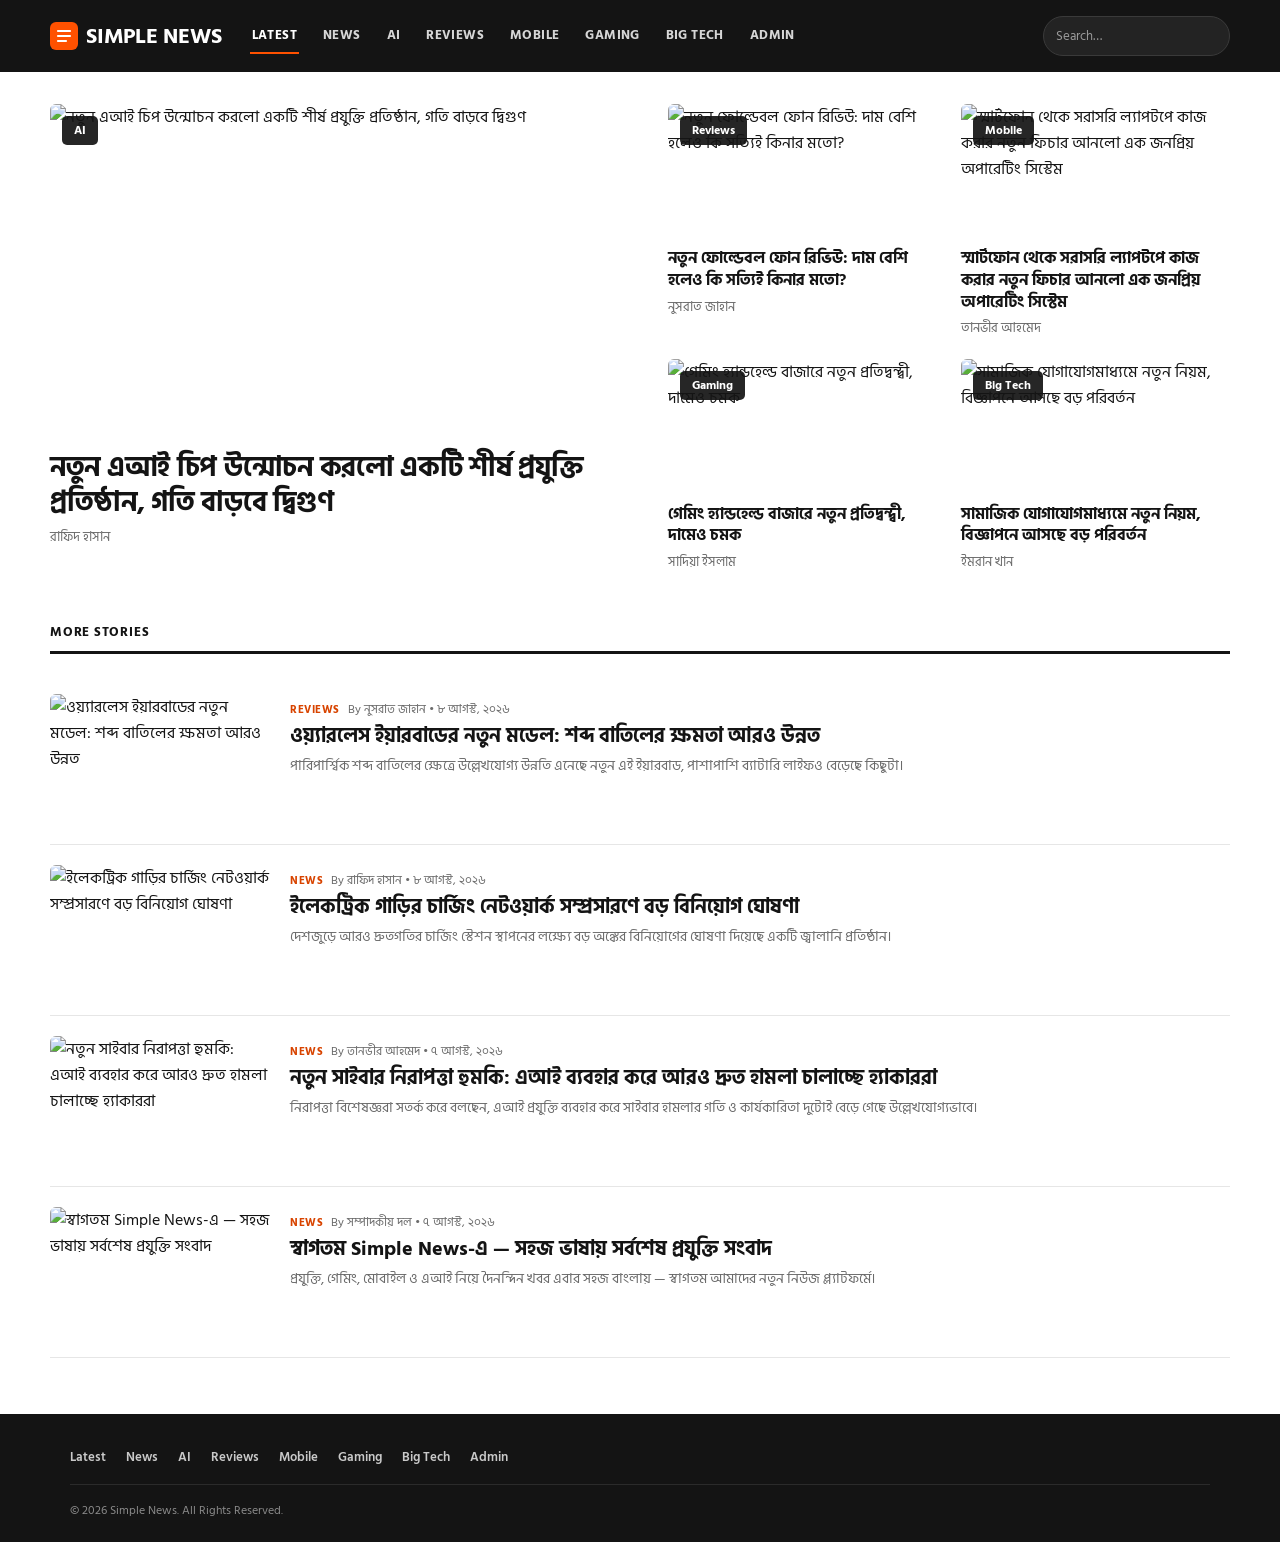
==== commit ede83042: "Redesign homepage top section: featured post + 2x2 grid (matches reference layout)" ====
--- a/index.html
+++ b/index.html
@@ -33,12 +33,8 @@
 </header>
 
 <main class="wrap site-main">
-  <section class="hero" id="hero">
-    <!-- hero filled by JS -->
-  </section>
-
-  <section class="secondary-grid" id="secondary-grid">
-    <!-- secondary cards filled by JS -->
+  <section class="top-grid" id="top-grid">
+    <!-- featured post + 2x2 grid filled by JS -->
   </section>
 
   <section class="more-stories">
--- a/styles.css
+++ b/styles.css
@@ -59,30 +59,33 @@
   color:var(--ink);border-bottom:3px solid var(--ink);padding-bottom:8px;margin:0 0 20px;
 }
 
-/* Hero */
-.hero{margin-bottom:34px}
-.hero-card{display:block}
-.hero-card img{width:100%;aspect-ratio:16/8;object-fit:cover;border-radius:var(--radius)}
-.hero-card .hero-body{padding-top:16px;max-width:820px}
-.hero-card h1, .hero-card h2{
-  font-size:36px;font-weight:800;line-height:1.15;margin:10px 0 10px;letter-spacing:-.01em;
-}
-.hero-card h1 a, .hero-card h2 a{}
-.hero-card h1 a:hover, .hero-card h2 a:hover{color:var(--accent-dark)}
-.hero-card .dek{font-size:17px;color:var(--muted);line-height:1.5;margin:0 0 12px}
-.byline{font-size:13px;color:var(--muted)}
-.byline .readmore{color:var(--accent-dark);font-weight:700;margin-left:6px}
-.byline .readmore:hover{text-decoration:underline}
-
-/* Secondary grid (top stories row) */
-.secondary-grid{
-  display:grid;grid-template-columns:repeat(3,1fr);gap:24px;margin-bottom:40px;
-  padding-top:28px;border-top:1px solid var(--line);
-}
-.sec-card img{width:100%;aspect-ratio:16/10;object-fit:cover;border-radius:var(--radius)}
-.sec-card h3{font-size:19px;font-weight:800;line-height:1.3;margin:10px 0 6px}
-.sec-card h3 a:hover{color:var(--accent-dark)}
-.sec-card .dek{font-size:14px;color:var(--muted);line-height:1.5;margin:0 0 6px}
+/* Top grid: one large featured post + a 2x2 grid of smaller posts */
+.top-grid{
+  display:grid;grid-template-columns:1.05fr 1fr;gap:28px;margin-bottom:40px;align-items:start;
+}
+.top-grid a{display:block}
+
+.card-media{position:relative}
+.cat-badge{
+  position:absolute;top:12px;left:12px;z-index:1;
+  background:rgba(20,20,20,.92);color:#fff;font-size:12px;font-weight:700;
+  padding:5px 12px;border-radius:5px;
+}
+
+/* Featured (large left) card */
+.featured-card .card-media img{width:100%;aspect-ratio:16/9;object-fit:cover;border-radius:var(--radius)}
+.featured-card h1{
+  font-size:28px;font-weight:800;line-height:1.25;margin:14px 0 6px;letter-spacing:-.01em;
+}
+.featured-card:hover h1{color:var(--accent-dark)}
+
+/* 2x2 grid (right) */
+.grid-4{display:grid;grid-template-columns:1fr 1fr;gap:20px 24px}
+.grid-card .card-media img{width:100%;aspect-ratio:2/1;object-fit:cover;border-radius:var(--radius)}
+.grid-card h3{font-size:16px;font-weight:800;line-height:1.35;margin:10px 0 4px}
+.grid-card:hover h3{color:var(--accent-dark)}
+
+.card-byline{font-size:13px;color:var(--muted)}
 
 /* Kicker / category tag, shared */
 .kicker{
@@ -111,7 +114,38 @@
 .footer-bottom{font-size:12px;color:#8a8a8a;border-top:1px solid #2b2b2b;padding-top:16px}
 
 /* ---------- Post page ---------- */
-.post-wrap{max-width:800px;margin:0 auto;padding:36px 20px 60px}
+.post-wrap{max-width:1100px;margin:0 auto;padding:36px 20px 60px}
+
+.post-layout{
+  display:grid;grid-template-columns:1fr 320px;gap:40px;align-items:start;
+}
+#post-article{max-width:800px;min-width:0}
+
+.post-sidebar{
+  position:sticky;top:24px;display:flex;flex-direction:column;gap:24px;min-width:0;
+}
+.sidebar-widget{
+  background:var(--surface);border:1px solid var(--line);border-radius:var(--radius);padding:20px;
+}
+.sidebar-widget h3{
+  font-size:13px;font-weight:800;letter-spacing:.05em;text-transform:uppercase;
+  color:var(--ink);border-bottom:2px solid var(--ink);padding-bottom:10px;margin:0 0 16px;
+}
+.sidebar-recent{list-style:none;margin:0;padding:0}
+.sidebar-recent li{border-bottom:1px dashed var(--line);padding:14px 0}
+.sidebar-recent li:first-child{padding-top:0}
+.sidebar-recent li:last-child{border-bottom:none;padding-bottom:0}
+.sidebar-post{display:grid;grid-template-columns:64px 1fr;gap:12px;align-items:start}
+.sidebar-post img{width:64px;height:64px;object-fit:cover;border-radius:4px}
+.sidebar-post .kicker{font-size:10px;margin-bottom:4px}
+.sidebar-post h4{font-size:14px;font-weight:700;line-height:1.35;margin:0;color:var(--ink)}
+.sidebar-post:hover h4{color:var(--accent-dark)}
+.sidebar-categories{list-style:none;margin:0;padding:0;display:flex;flex-wrap:wrap;gap:8px}
+.sidebar-categories li a{
+  display:inline-block;font-size:12px;font-weight:700;padding:6px 12px;border-radius:999px;
+  background:var(--paper);border:1px solid var(--line);color:var(--ink);
+}
+.sidebar-categories li a:hover{border-color:var(--accent);color:var(--accent-dark)}
 .post-kicker{margin-bottom:10px}
 .post-wrap h1{font-size:34px;font-weight:800;line-height:1.2;margin:0 0 14px}
 .post-byline{
@@ -171,19 +205,22 @@
 
 /* ---------- Responsive ---------- */
 @media(max-width:980px){
-  .secondary-grid{grid-template-columns:1fr 1fr}
+  .top-grid{grid-template-columns:1fr}
   .story-row{grid-template-columns:140px 1fr}
   .story-row img{height:100px}
-  .hero-card h1, .hero-card h2{font-size:28px}
+  .featured-card h1{font-size:24px}
+  .post-layout{grid-template-columns:1fr}
+  #post-article{max-width:none}
+  .post-sidebar{position:static}
 }
 @media(max-width:640px){
   .header-inner{flex-wrap:wrap}
   .main-nav{order:3;width:100%;gap:14px}
   .search{order:2;max-width:none;flex:1}
-  .secondary-grid{grid-template-columns:1fr}
+  .grid-4{grid-template-columns:1fr}
   .story-row{grid-template-columns:100px 1fr;gap:12px}
   .story-row img{height:80px}
   .story-row h3{font-size:16px}
-  .hero-card h1, .hero-card h2{font-size:24px}
+  .featured-card h1{font-size:22px}
   .post-wrap h1{font-size:26px}
 }
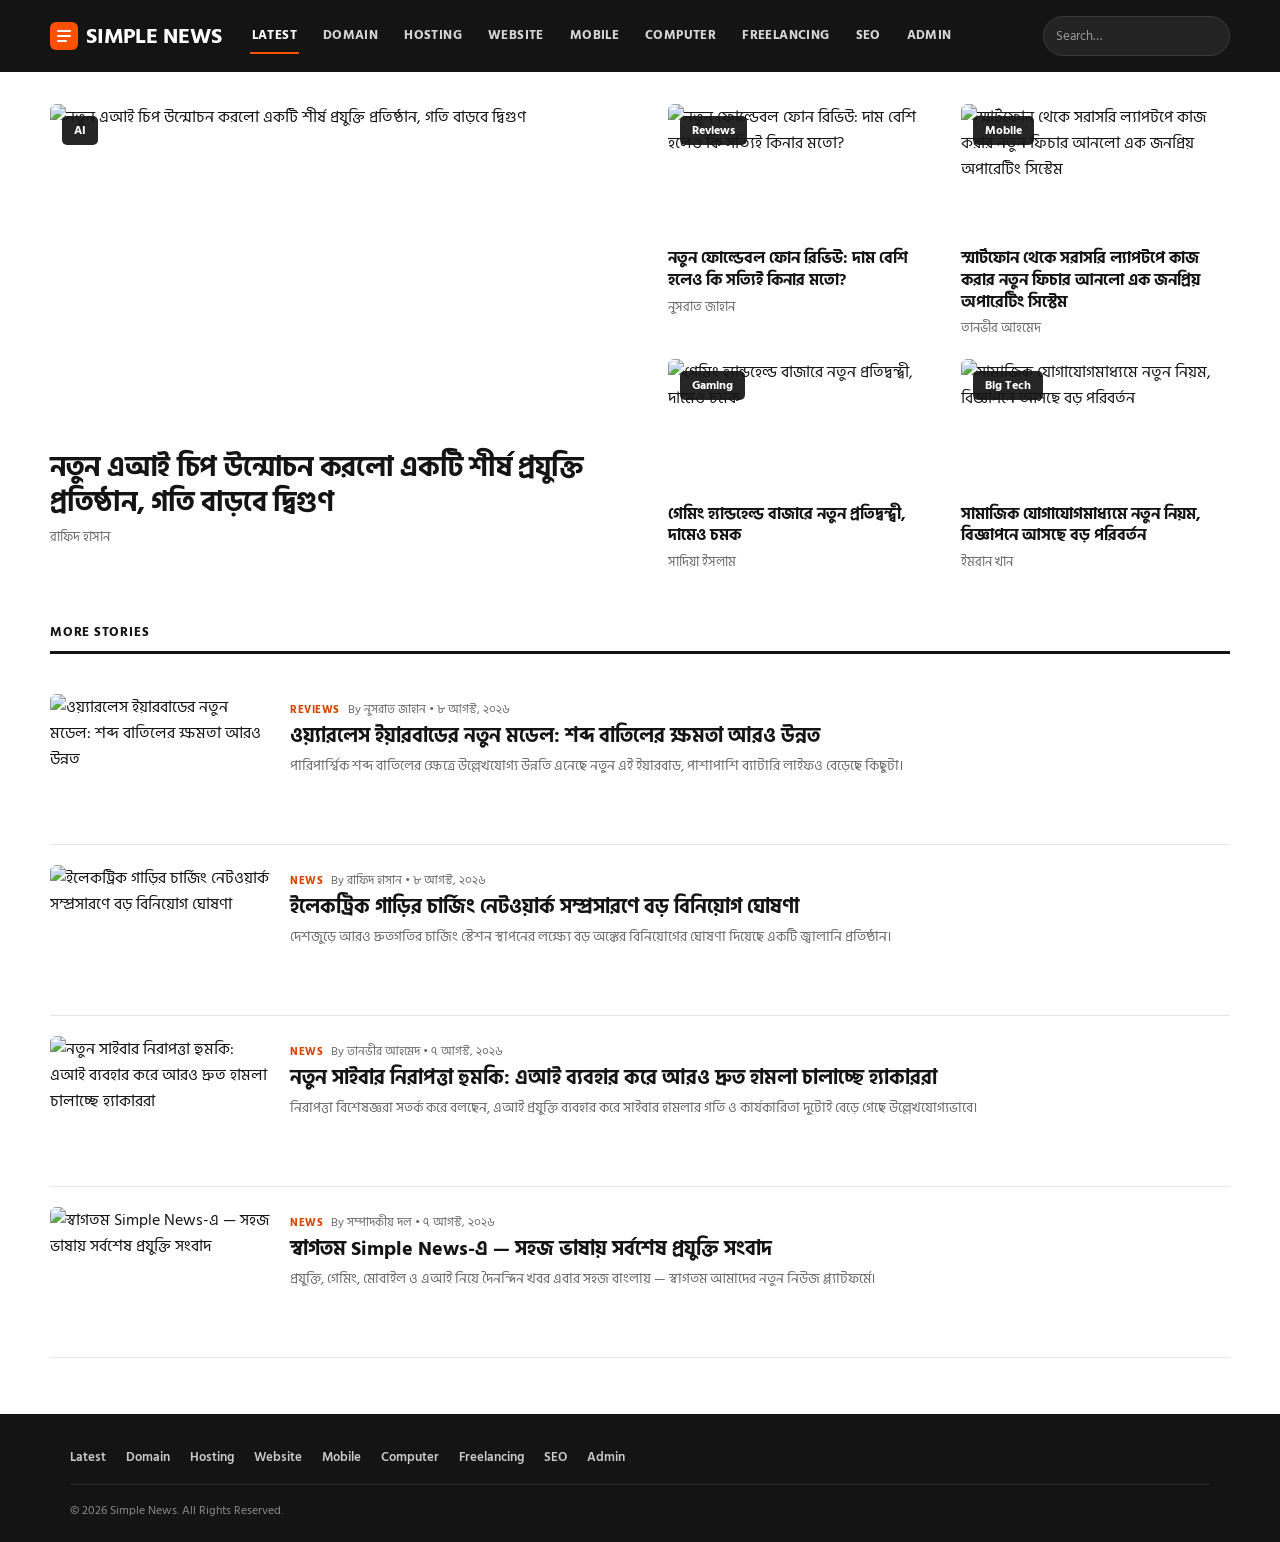
==== commit d01cb439: "Add tech-blog categories (Domain, Hosting, Website, Mobile, Computer, Freelancing, SEO) with working" ====
--- a/index.html
+++ b/index.html
@@ -16,14 +16,15 @@
       <img src="assets/logo.svg" alt="" />
       <span class="logo-text">Simple News</span>
     </a>
-    <nav class="main-nav">
-      <a href="index.html" class="active">Latest</a>
-      <a href="#">News</a>
-      <a href="#">AI</a>
-      <a href="#">Reviews</a>
-      <a href="#">Mobile</a>
-      <a href="#">Gaming</a>
-      <a href="#">Big Tech</a>
+    <nav class="main-nav" id="main-nav">
+      <a href="index.html" data-cat="">Latest</a>
+      <a href="index.html?category=Domain" data-cat="Domain">Domain</a>
+      <a href="index.html?category=Hosting" data-cat="Hosting">Hosting</a>
+      <a href="index.html?category=Website" data-cat="Website">Website</a>
+      <a href="index.html?category=Mobile" data-cat="Mobile">Mobile</a>
+      <a href="index.html?category=Computer" data-cat="Computer">Computer</a>
+      <a href="index.html?category=Freelancing" data-cat="Freelancing">Freelancing</a>
+      <a href="index.html?category=SEO" data-cat="SEO">SEO</a>
       <a href="login.html">Admin</a>
     </nav>
     <form class="search" onsubmit="event.preventDefault(); document.getElementById('search-term').blur(); filterPosts();">
@@ -33,6 +34,8 @@
 </header>
 
 <main class="wrap site-main">
+  <h1 class="category-heading" id="category-heading" style="display:none"></h1>
+
   <section class="top-grid" id="top-grid">
     <!-- featured post + 2x2 grid filled by JS -->
   </section>
@@ -49,13 +52,14 @@
 <footer class="site-footer">
   <div class="wrap">
     <div class="footer-links">
-      <a href="#">Latest</a>
-      <a href="#">News</a>
-      <a href="#">AI</a>
-      <a href="#">Reviews</a>
-      <a href="#">Mobile</a>
-      <a href="#">Gaming</a>
-      <a href="#">Big Tech</a>
+      <a href="index.html">Latest</a>
+      <a href="index.html?category=Domain">Domain</a>
+      <a href="index.html?category=Hosting">Hosting</a>
+      <a href="index.html?category=Website">Website</a>
+      <a href="index.html?category=Mobile">Mobile</a>
+      <a href="index.html?category=Computer">Computer</a>
+      <a href="index.html?category=Freelancing">Freelancing</a>
+      <a href="index.html?category=SEO">SEO</a>
       <a href="login.html">Admin</a>
     </div>
     <div class="footer-bottom">© 2026 Simple News. All Rights Reserved.</div>
--- a/styles.css
+++ b/styles.css
@@ -57,6 +57,11 @@
 .section-label{
   font-size:13px;font-weight:800;letter-spacing:.06em;text-transform:uppercase;
   color:var(--ink);border-bottom:3px solid var(--ink);padding-bottom:8px;margin:0 0 20px;
+}
+
+.category-heading{
+  font-size:26px;font-weight:800;letter-spacing:-.01em;margin:0 0 24px;
+  padding-bottom:14px;border-bottom:3px solid var(--ink);
 }
 
 /* Top grid: one large featured post + a 2x2 grid of smaller posts */
@@ -176,11 +181,11 @@
   display:block;font-weight:700;color:var(--muted);margin-bottom:14px;
   letter-spacing:.02em;text-transform:uppercase;font-size:11px;
 }
-.auth-card input, .admin-card input, .admin-card textarea{
+.auth-card input, .admin-card input, .admin-card textarea, .admin-card select{
   display:block;width:100%;margin-top:6px;padding:10px 12px;border:1px solid var(--line);
   border-radius:4px;font-family:var(--font-body);font-size:14px;color:var(--ink);background:var(--surface);
 }
-.auth-card input:focus, .admin-card input:focus, .admin-card textarea:focus{
+.auth-card input:focus, .admin-card input:focus, .admin-card textarea:focus, .admin-card select:focus{
   outline:none;border-color:var(--accent);background:var(--paper);
 }
 .auth-card button, .admin-card button{
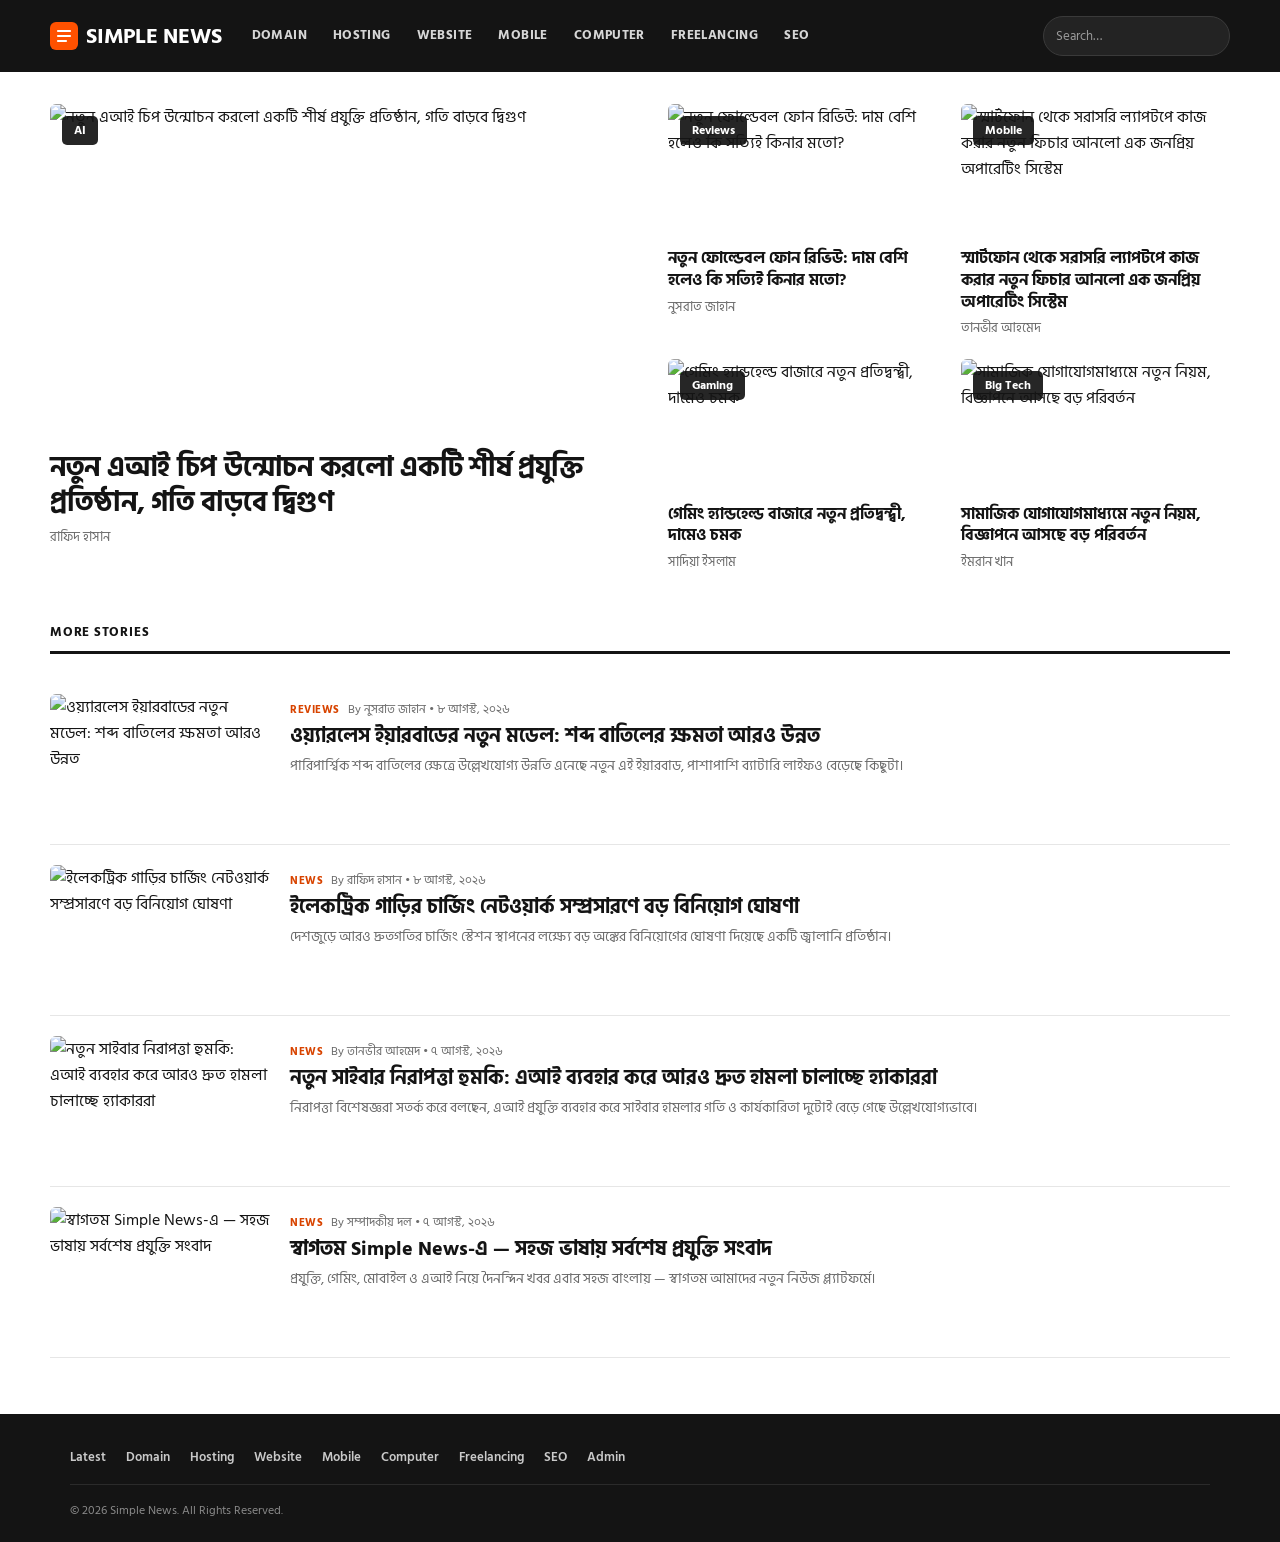
==== commit 71af7731: "Remove Latest and Admin links from top navigation menu" ====
--- a/index.html
+++ b/index.html
@@ -17,7 +17,6 @@
       <span class="logo-text">Simple News</span>
     </a>
     <nav class="main-nav" id="main-nav">
-      <a href="index.html" data-cat="">Latest</a>
       <a href="index.html?category=Domain" data-cat="Domain">Domain</a>
       <a href="index.html?category=Hosting" data-cat="Hosting">Hosting</a>
       <a href="index.html?category=Website" data-cat="Website">Website</a>
@@ -25,7 +24,6 @@
       <a href="index.html?category=Computer" data-cat="Computer">Computer</a>
       <a href="index.html?category=Freelancing" data-cat="Freelancing">Freelancing</a>
       <a href="index.html?category=SEO" data-cat="SEO">SEO</a>
-      <a href="login.html">Admin</a>
     </nav>
     <form class="search" onsubmit="event.preventDefault(); document.getElementById('search-term').blur(); filterPosts();">
       <input id="search-term" placeholder="Search…" aria-label="Search" />
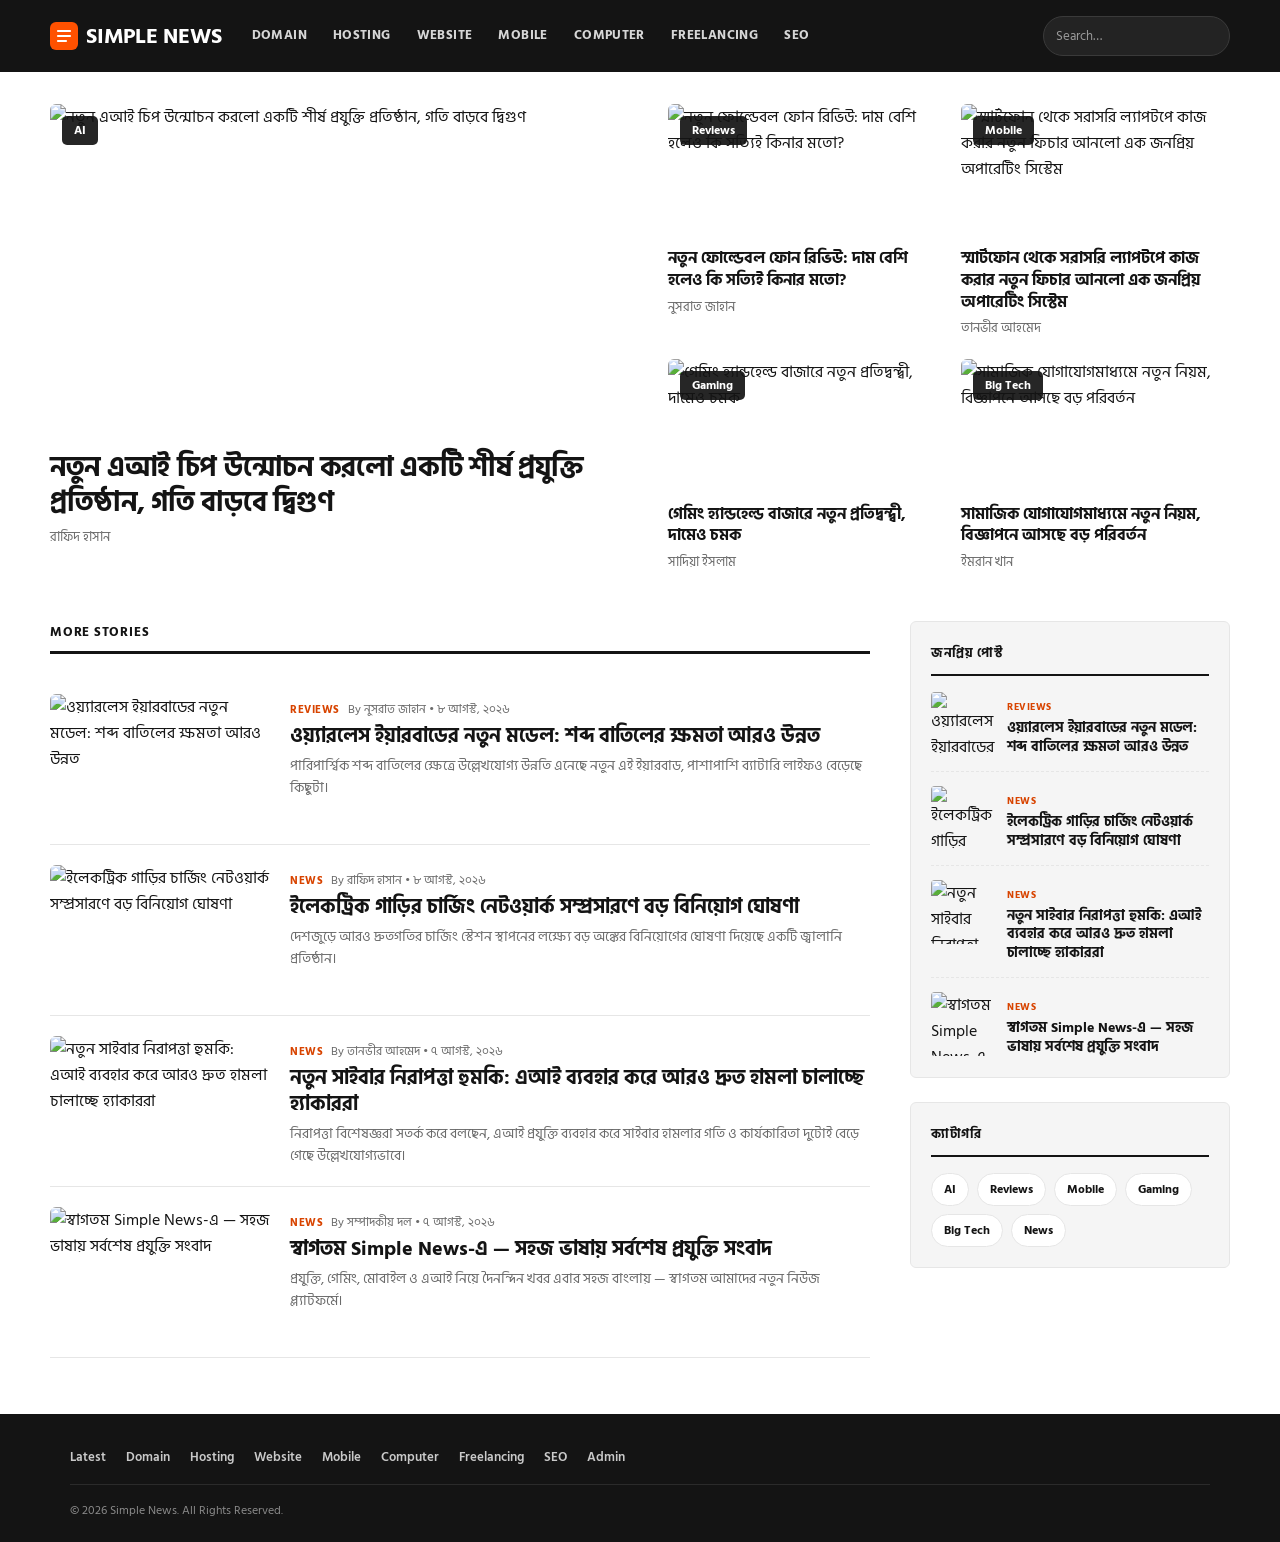
==== commit 2d354240: "Add sidebar (popular posts + categories) next to More Stories section on homepage" ====
--- a/index.html
+++ b/index.html
@@ -39,11 +39,18 @@
   </section>
 
   <section class="more-stories">
-    <h2 class="section-label">More Stories</h2>
-    <div id="more-stories-list">
-      <!-- story rows filled by JS -->
+    <div class="more-stories-layout">
+      <div class="more-stories-main">
+        <h2 class="section-label">More Stories</h2>
+        <div id="more-stories-list">
+          <!-- story rows filled by JS -->
+        </div>
+        <p id="empty-state" style="display:none;color:var(--muted)">কোনো পোস্ট পাওয়া যায়নি।</p>
+      </div>
+      <aside class="home-sidebar" id="home-sidebar">
+        <!-- sidebar filled by JS -->
+      </aside>
     </div>
-    <p id="empty-state" style="display:none;color:var(--muted)">কোনো পোস্ট পাওয়া যায়নি।</p>
   </section>
 </main>
 
--- a/styles.css
+++ b/styles.css
@@ -100,6 +100,13 @@
 
 /* More Stories list */
 .more-stories{padding-top:8px;padding-bottom:24px}
+.more-stories-layout{
+  display:grid;grid-template-columns:1fr 320px;gap:40px;align-items:start;
+}
+.more-stories-main{min-width:0}
+.home-sidebar{
+  position:sticky;top:24px;display:flex;flex-direction:column;gap:24px;min-width:0;
+}
 .story-row{
   display:grid;grid-template-columns:220px 1fr;gap:20px;padding:20px 0;
   border-bottom:1px solid var(--line);
@@ -217,6 +224,8 @@
   .post-layout{grid-template-columns:1fr}
   #post-article{max-width:none}
   .post-sidebar{position:static}
+  .more-stories-layout{grid-template-columns:1fr}
+  .home-sidebar{position:static}
 }
 @media(max-width:640px){
   .header-inner{flex-wrap:wrap}
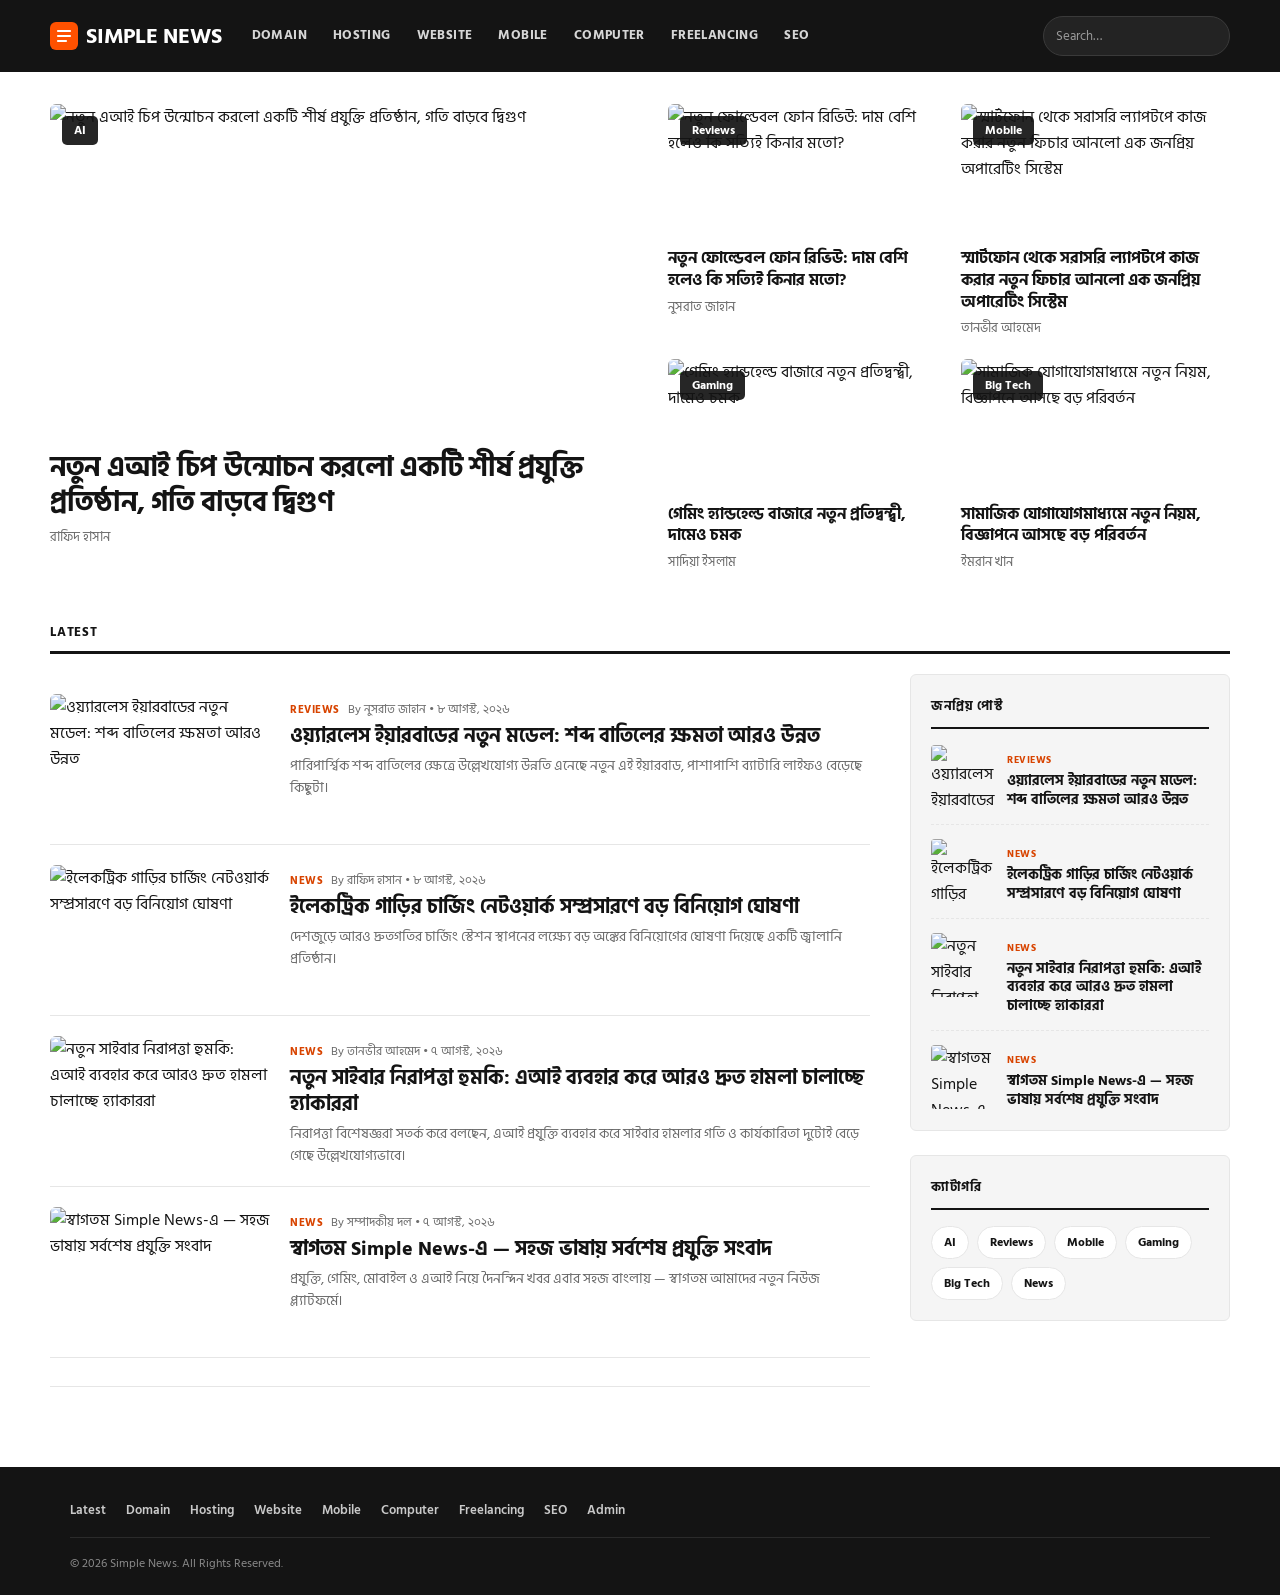
==== commit 0671194c: "Rename More Stories to Latest, restore full-width divider above sidebar, add pagination (10 posts/pa" ====
--- a/index.html
+++ b/index.html
@@ -39,13 +39,16 @@
   </section>
 
   <section class="more-stories">
+    <h2 class="section-label">Latest</h2>
     <div class="more-stories-layout">
       <div class="more-stories-main">
-        <h2 class="section-label">More Stories</h2>
         <div id="more-stories-list">
           <!-- story rows filled by JS -->
         </div>
         <p id="empty-state" style="display:none;color:var(--muted)">কোনো পোস্ট পাওয়া যায়নি।</p>
+        <nav class="pagination" id="pagination" aria-label="Pagination">
+          <!-- pagination filled by JS -->
+        </nav>
       </div>
       <aside class="home-sidebar" id="home-sidebar">
         <!-- sidebar filled by JS -->
--- a/styles.css
+++ b/styles.css
@@ -117,6 +117,22 @@
 .story-row h3{font-size:20px;font-weight:800;line-height:1.3;margin:2px 0 6px}
 .story-row h3 a:hover{color:var(--accent-dark)}
 .story-row .dek{font-size:14px;color:var(--muted);line-height:1.55;margin:0}
+
+/* Pagination */
+.pagination{
+  display:flex;flex-wrap:wrap;align-items:center;gap:8px;margin-top:28px;padding-top:24px;
+  border-top:1px solid var(--line);
+}
+.page-btn{
+  min-width:38px;height:38px;padding:0 12px;border:1px solid var(--line);border-radius:6px;
+  background:var(--paper);color:var(--ink);font-family:var(--font-body);font-weight:700;font-size:14px;
+  cursor:pointer;
+}
+.page-btn:hover:not(:disabled){border-color:var(--accent);color:var(--accent-dark)}
+.page-btn.active{background:var(--ink);border-color:var(--ink);color:#fff;cursor:default}
+.page-btn:disabled{opacity:.4;cursor:not-allowed}
+.page-btn.page-nav{font-weight:700}
+.page-dots{padding:0 4px;color:var(--muted);font-weight:700}
 
 /* ---------- Footer ---------- */
 .site-footer{background:var(--ink);color:#c9c9c9;margin-top:20px;padding:32px 0 22px}
